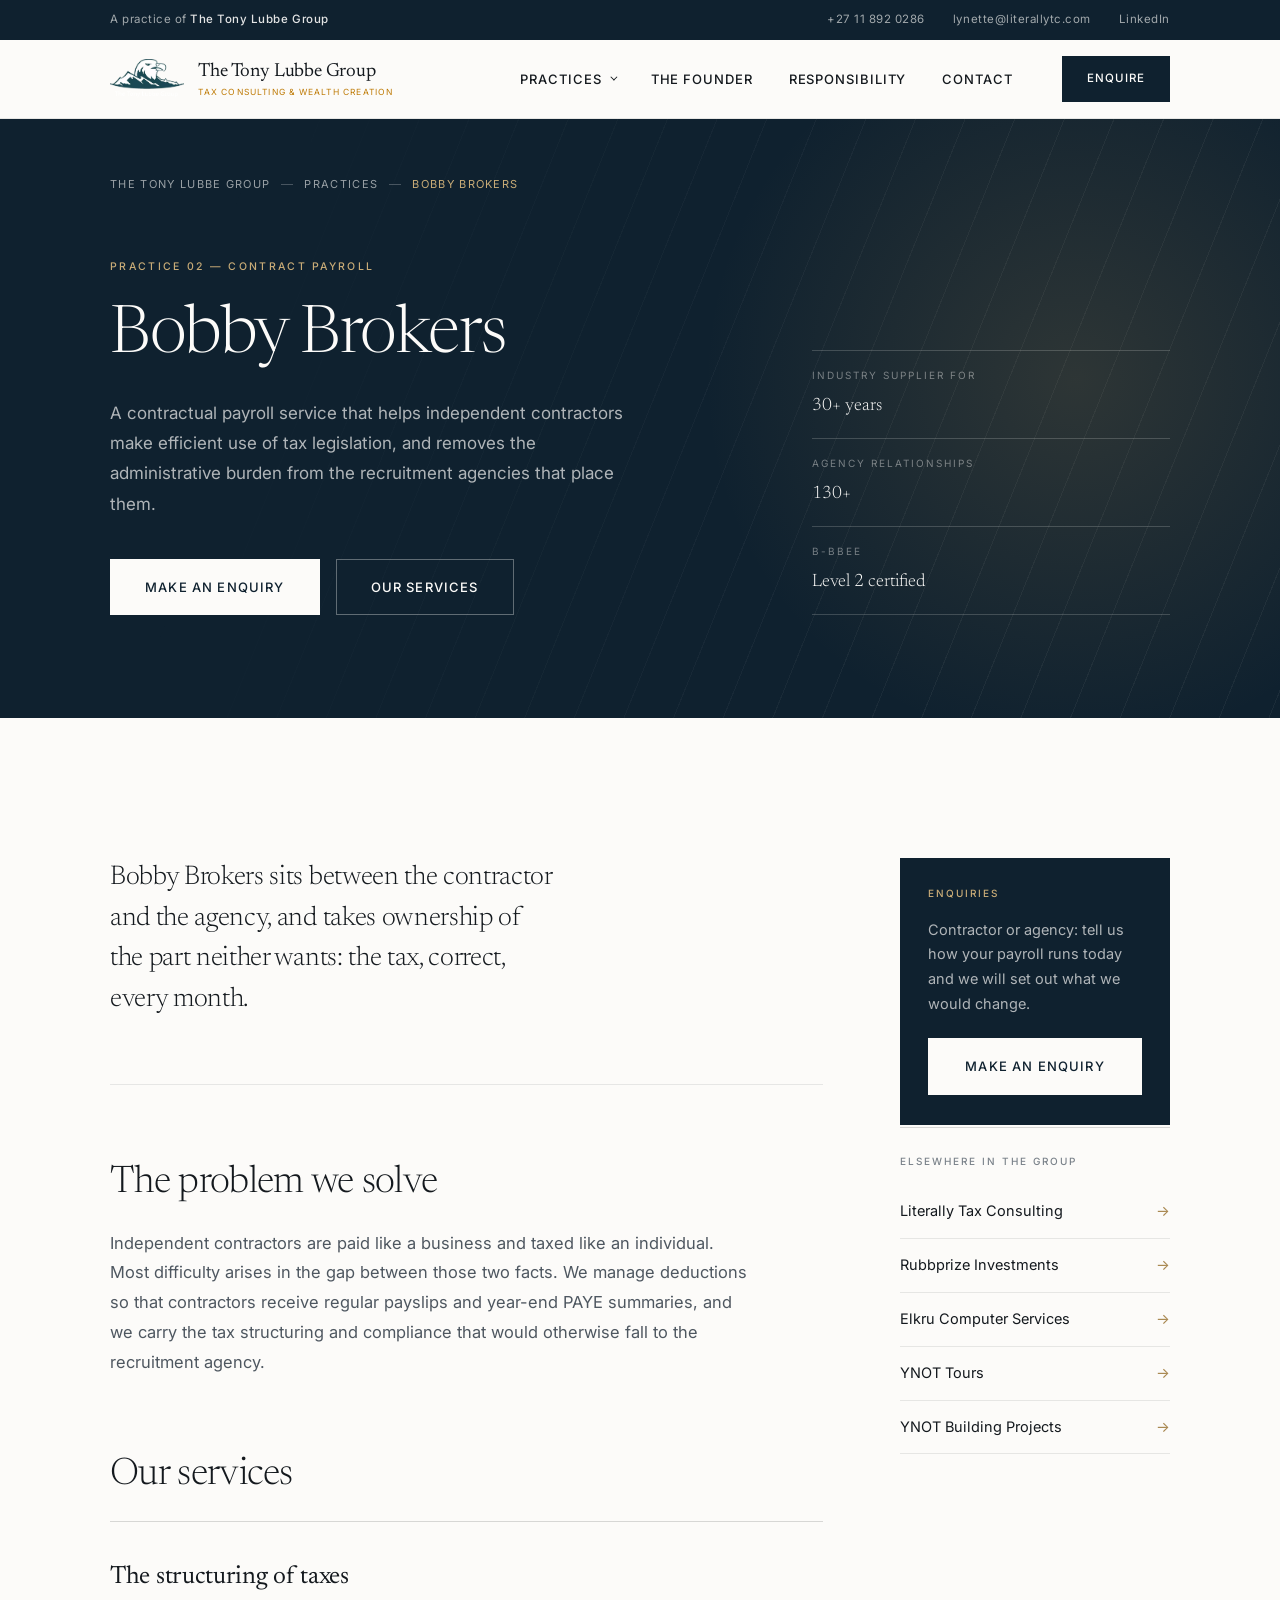
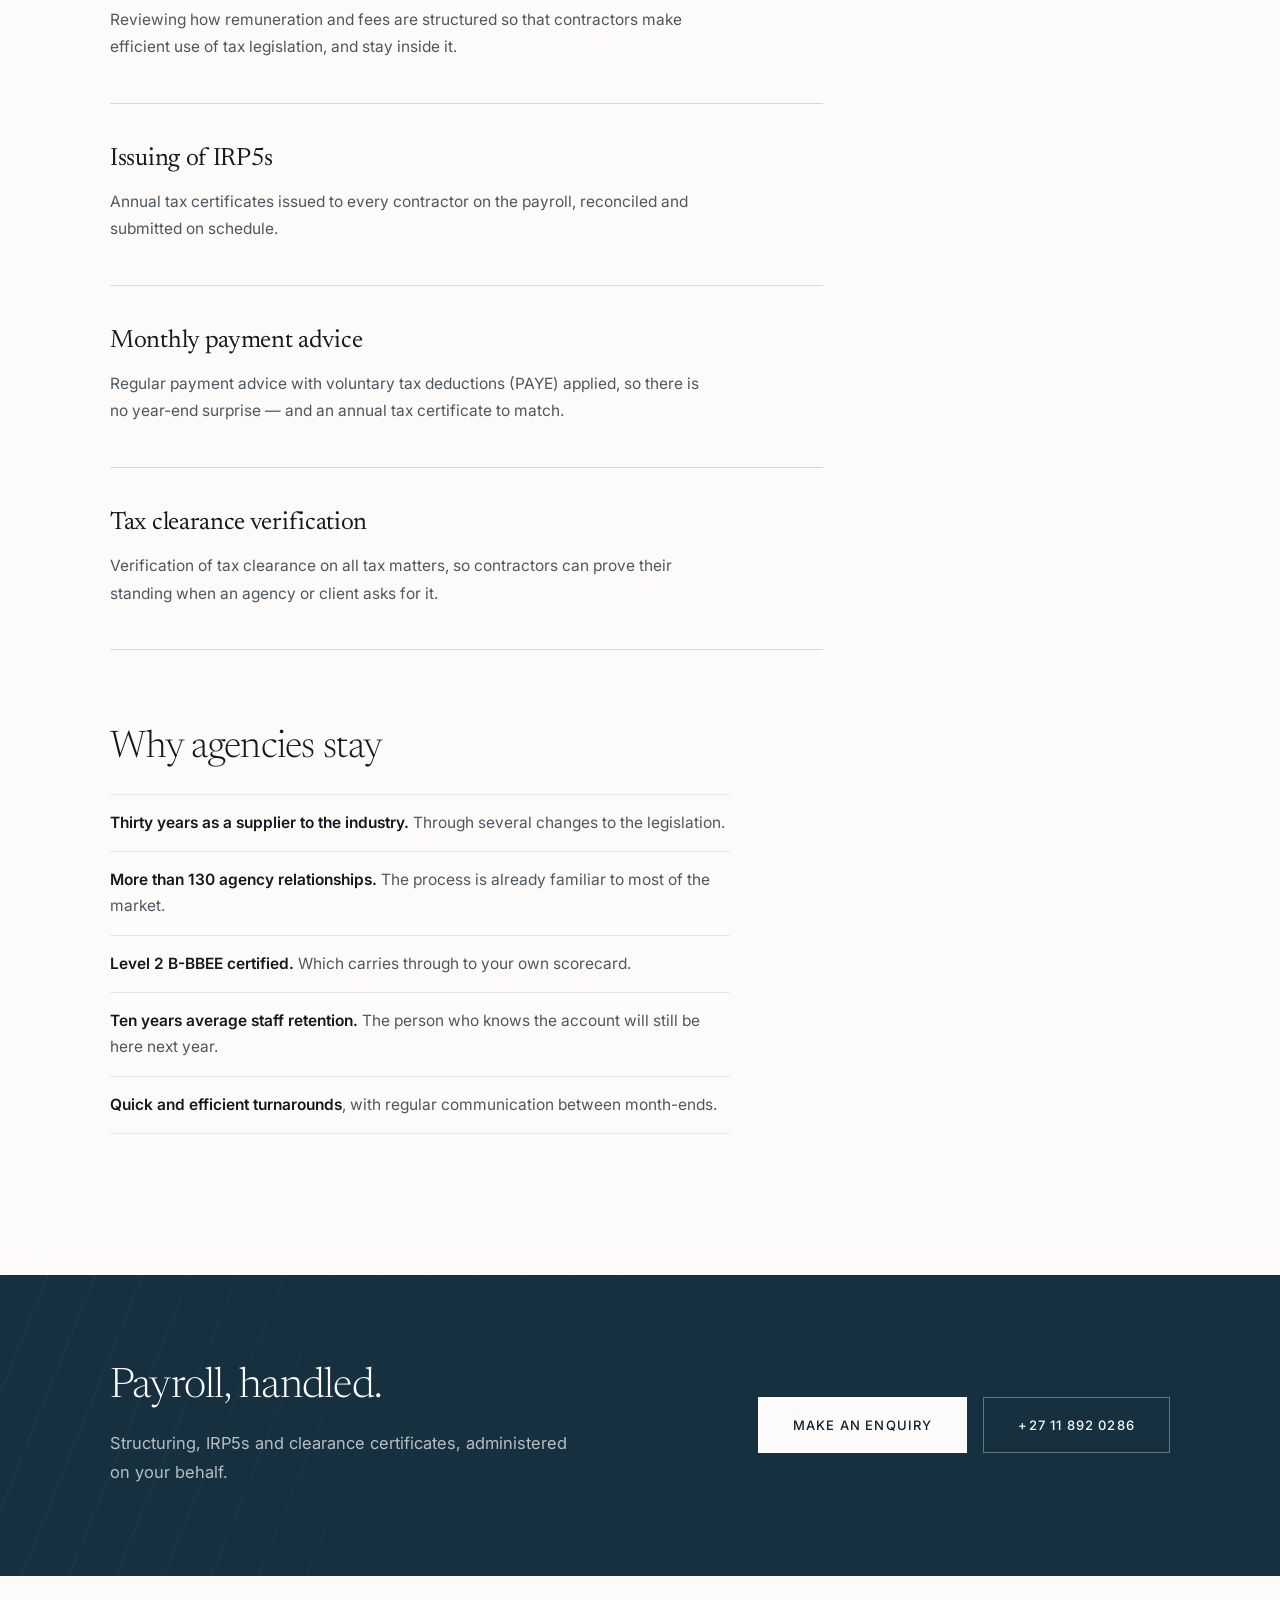
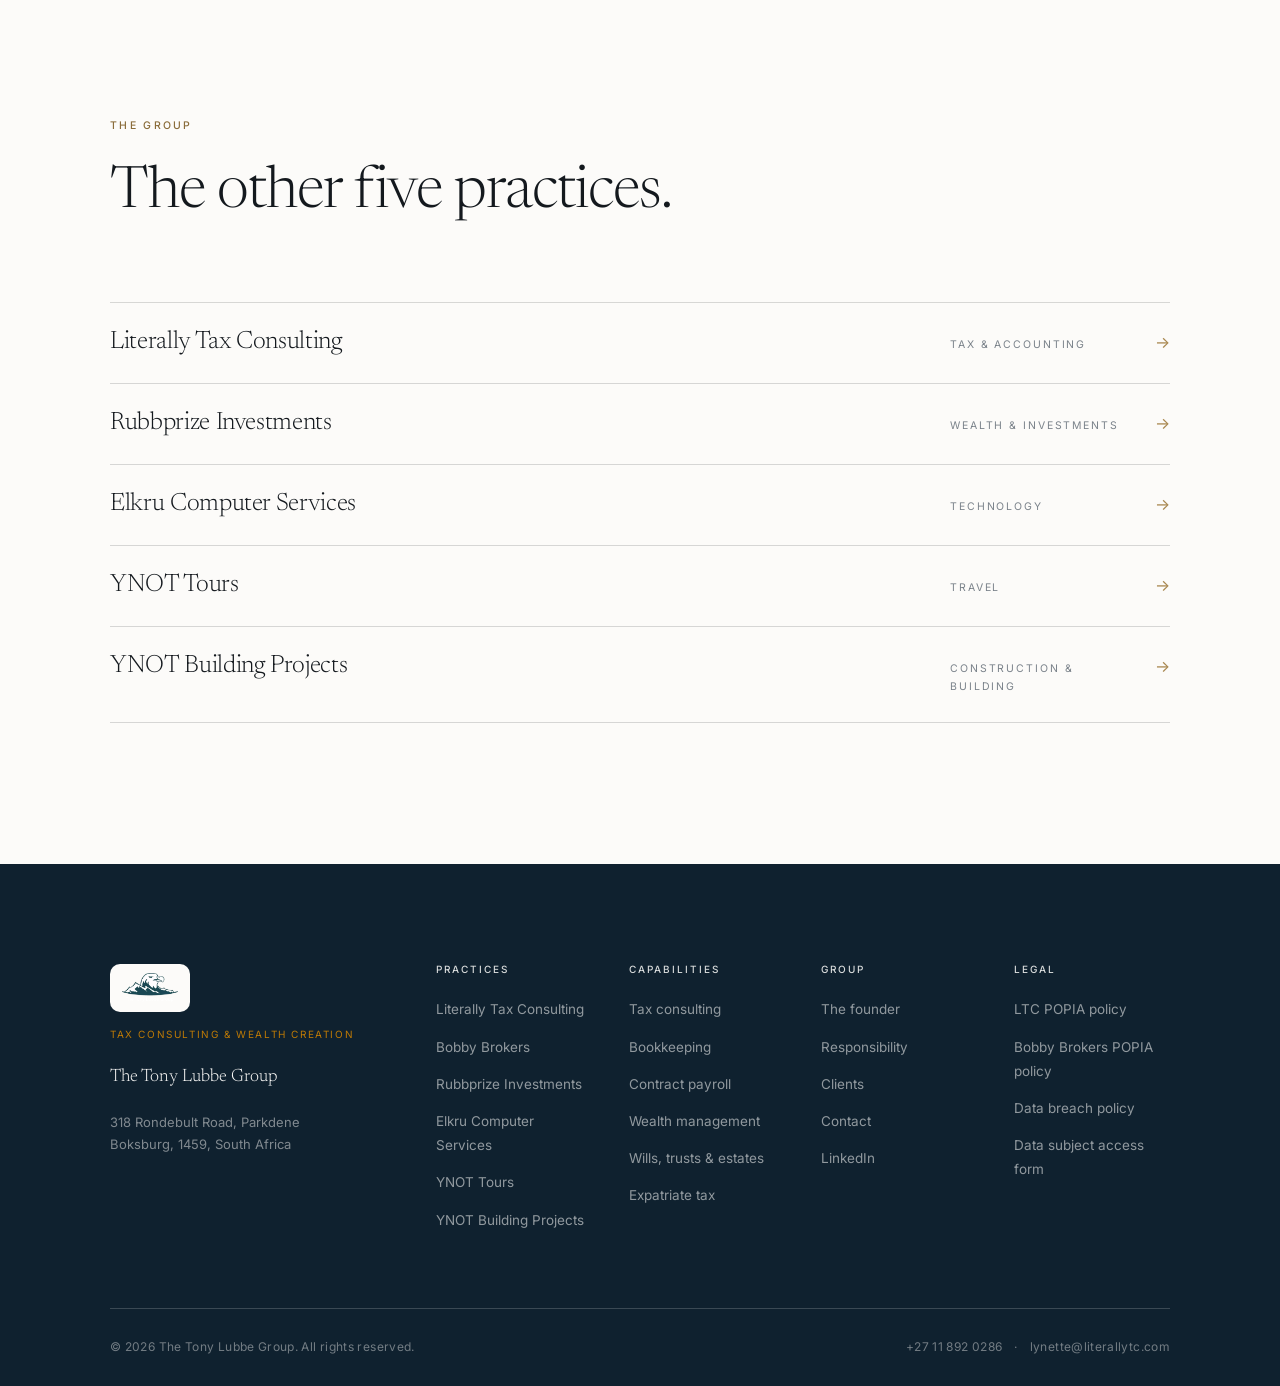
==== companies/bobby-brokers.html @ b89cdaed "Add files via upload" ====
<!DOCTYPE html>
<html lang="en-ZA">
<head>
<meta charset="utf-8">
<meta name="viewport" content="width=device-width, initial-scale=1">
<title>Bobby Brokers — Contractual payroll services | The Tony Lubbe Group</title>
<meta name="description" content="Bobby Brokers provides contractual payroll services for independent contractors and recruitment agencies: tax structuring, IRP5s, monthly payment advice and tax clearance verification. Part of The Tony Lubbe Group.">
<meta name="theme-color" content="#0F212F">
<link rel="preconnect" href="https://fonts.googleapis.com">
<link rel="preconnect" href="https://fonts.gstatic.com" crossorigin>
<link href="https://fonts.googleapis.com/css2?family=Inter:wght@300;400;500;600&family=Newsreader:ital,opsz,wght@0,6..72,200..500;1,6..72,200..400&display=swap" rel="stylesheet">
<link rel="stylesheet" href="../assets/css/styles.css">
</head>
<body>

<a class="skip-link" href="#main">Skip to content</a>

<div class="utility">
  <div class="wrap utility__inner">
    <p class="utility__note">A practice of <strong>The Tony Lubbe Group</strong></p>
    <ul class="utility__links">
      <li><a href="tel:+27118920286">+27 11 892 0286</a></li>
      <li><a href="mailto:lynette@literallytc.com">lynette@literallytc.com</a></li>
      <li><a href="https://www.linkedin.com/company/literally-tax-consulting-pty-ltd" target="_blank" rel="noopener">LinkedIn</a></li>
    </ul>
  </div>
</div>

<header class="header" id="header">
  <div class="wrap header__inner">
    <a class="brand" href="../index.html" aria-label="The Tony Lubbe Group — home">
      <img class="brand__logo" src="../assets/tlg.png" alt="" width="772" height="415">
      <span class="brand__text">
        <span class="brand__name">The Tony Lubbe Group</span>
        <span class="brand__slogan">Tax Consulting &amp; Wealth Creation</span>
        <!--<span class="brand__strap">Tax · Payroll · Wealth · Technology · Travel · Building</span>-->
      </span>
    </a>

    <nav class="nav" id="nav" aria-label="Primary">
      <ul class="nav__list">
        <li class="nav__item has-menu">
          <button class="nav__link" type="button" aria-expanded="false" aria-controls="menu-companies">
            Practices <span class="nav__chev" aria-hidden="true"></span>
          </button>
          <div class="megamenu" id="menu-companies" hidden>
            <div class="wrap megamenu__inner">
              <div class="megamenu__lead">
                <p class="eyebrow">The group</p>
                <h2 class="megamenu__title">Six practices,<br>one standard.</h2>
                <p class="megamenu__copy">Each business has its own specialists and its own mandate. Together they
                  mean a client explains their affairs once.</p>
                <a class="arrow-link" href="../index.html#practices">View the group <span aria-hidden="true">→</span></a>
              </div>
              <ul class="megamenu__grid">
                <li><a href="literally-tax-consulting.html"><strong>Literally Tax Consulting</strong><span>Tax, accounting, wills, trusts &amp; estates</span></a></li>
                <li><a href="bobby-brokers.html" aria-current="page"><strong>Bobby Brokers</strong><span>Contractual payroll services</span></a></li>
                <li><a href="rubbprize-investments.html"><strong>Rubbprize Investments</strong><span>Wealth, investments and cover</span></a></li>
                <li><a href="elkru-computer-services.html"><strong>Elkru Computer Services</strong><span>Technology, systems and support</span></a></li>
                <li><a href="ynot-tours.html"><strong>YNOT Tours</strong><span>Travel and tour services</span></a></li>
                <li><a href="ynot-building-projects.html"><strong>YNOT Building Projects</strong><span>Construction and building projects</span></a></li>
                <li><a href="../index.html#csi"><strong>Corporate social investment</strong><span>Where the group gives back</span></a></li>
              </ul>
            </div>
          </div>
        </li>
        <li class="nav__item"><a class="nav__link" href="../index.html#founder">The founder</a></li>
        <li class="nav__item"><a class="nav__link" href="../index.html#csi">Responsibility</a></li>
        <li class="nav__item"><a class="nav__link" href="../index.html#contact">Contact</a></li>
      </ul>
    </nav>

    <div class="header__actions">
      <a class="btn btn--primary btn--sm" href="../index.html#contact">Enquire</a>
      <button class="burger" id="burger" type="button" aria-expanded="false" aria-controls="nav" aria-label="Open menu">
        <span></span><span></span><span></span>
      </button>
    </div>
  </div>
</header>
<div class="nav-scrim" id="navScrim" hidden></div>

<main id="main">

<section class="subhero">
  <div class="subhero__bg" aria-hidden="true">
    <span class="hero__stripes"></span>
    <span class="hero__glow"></span>
  </div>
  <div class="wrap">
    <nav aria-label="Breadcrumb">
      <ol class="crumbs">
        <li><a href="../index.html">The Tony Lubbe Group</a></li>
        <li><a href="../index.html#practices">Practices</a></li>
        <li><span aria-current="page">Bobby Brokers</span></li>
      </ol>
    </nav>

    <div class="subhero__inner">
      <div class="reveal">
        <p class="eyebrow eyebrow--light">Practice 02 — Contract payroll</p>
        <h1 class="subhero__title">Bobby Brokers</h1>
        <p class="subhero__lede">A contractual payroll service that helps independent contractors make efficient
          use of tax legislation, and removes the administrative burden from the recruitment agencies that
          place them.</p>
        <div class="subhero__cta">
          <a class="btn btn--onDark" href="../index.html#contact">Make an enquiry</a>
          <a class="btn btn--ghost" href="#services">Our services</a>
        </div>
      </div>

      <dl class="subhero__meta reveal">
        <div><dt>Industry supplier for</dt><dd>30+ years</dd></div>
        <div><dt>Agency relationships</dt><dd>130+</dd></div>
        <div><dt>B-BBEE</dt><dd>Level 2 certified</dd></div>
      </dl>
    </div>
  </div>
</section>

<section class="section">
  <div class="wrap page">

    <div class="prose">
      <p class="lead reveal">Bobby Brokers sits between the contractor and the agency, and takes ownership of
        the part neither wants: the tax, correct, every month.</p>

      <hr>

      <h2 class="reveal">The problem we solve</h2>
      <p class="reveal">Independent contractors are paid like a business and taxed like an individual. Most
        difficulty arises in the gap between those two facts. We manage deductions so that contractors receive
        regular payslips and year-end PAYE summaries, and we carry the tax structuring and compliance that
        would otherwise fall to the recruitment agency.</p>

      <h2 id="services" class="reveal">Our services</h2>

      <ol class="offer">
        <li class="offer__item reveal">
          <div>
            <h3>The structuring of taxes</h3>
            <p>Reviewing how remuneration and fees are structured so that contractors make efficient use of
              tax legislation, and stay inside it.</p>
          </div>
        </li>
        <li class="offer__item reveal">
          <div>
            <h3>Issuing of IRP5s</h3>
            <p>Annual tax certificates issued to every contractor on the payroll, reconciled and submitted
              on schedule.</p>
          </div>
        </li>
        <li class="offer__item reveal">
          <div>
            <h3>Monthly payment advice</h3>
            <p>Regular payment advice with voluntary tax deductions (PAYE) applied, so there is no year-end
              surprise — and an annual tax certificate to match.</p>
          </div>
        </li>
        <li class="offer__item reveal">
          <div>
            <h3>Tax clearance verification</h3>
            <p>Verification of tax clearance on all tax matters, so contractors can prove their standing
              when an agency or client asks for it.</p>
          </div>
        </li>
      </ol>

      <h2 class="reveal">Why agencies stay</h2>
      <ul class="ticks reveal">
        <li><strong>Thirty years as a supplier to the industry.</strong> Through several changes to the
          legislation.</li>
        <li><strong>More than 130 agency relationships.</strong> The process is already familiar to most of
          the market.</li>
        <li><strong>Level 2 B-BBEE certified.</strong> Which carries through to your own scorecard.</li>
        <li><strong>Ten years average staff retention.</strong> The person who knows the account will still
          be here next year.</li>
        <li><strong>Quick and efficient turnarounds</strong>, with regular communication between
          month-ends.</li>
      </ul>
    </div>

    <aside class="aside">
      <div class="panel panel--dark reveal">
        <h3>Enquiries</h3>
        <p>Contractor or agency: tell us how your payroll runs today and we will set out what we would change.</p>
        <a class="btn btn--onDark" href="../index.html#contact">Make an enquiry</a>
      </div>
      <div class="panel reveal">
        <h3>Elsewhere in the group</h3>
        <ul class="panel__list">
          <li><a href="literally-tax-consulting.html">Literally Tax Consulting</a></li>
          <li><a href="rubbprize-investments.html">Rubbprize Investments</a></li>
          <li><a href="elkru-computer-services.html">Elkru Computer Services</a></li>
          <li><a href="ynot-tours.html">YNOT Tours</a></li>
          <li><a href="ynot-building-projects.html">YNOT Building Projects</a></li>
        </ul>
      </div>
    </aside>

  </div>
</section>

<section class="ctaband">
  <div class="wrap ctaband__inner">
    <div class="reveal">
      <h2 class="ctaband__title">Payroll, handled.</h2>
      <p class="ctaband__copy">Structuring, IRP5s and clearance certificates, administered on your behalf.</p>
    </div>
    <div class="ctaband__actions reveal">
      <a class="btn btn--onDark" href="../index.html#contact">Make an enquiry</a>
      <a class="btn btn--ghost" href="tel:+27118920286">+27 11 892 0286</a>
    </div>
  </div>
</section>

<section class="section">
  <div class="wrap">
    <header class="section__head reveal">
      <p class="eyebrow">The group</p>
      <h2 class="section__title">The other five practices.</h2>
    </header>
    <ul class="siblings">
      <li class="sibling reveal">
        <a href="literally-tax-consulting.html">
          <h3>Literally Tax Consulting</h3>
          <span class="sibling__tag">Tax &amp; accounting</span>
          <span class="sibling__arrow" aria-hidden="true">→</span>
        </a>
      </li>
      <li class="sibling reveal">
        <a href="rubbprize-investments.html">
          <h3>Rubbprize Investments</h3>
          <span class="sibling__tag">Wealth &amp; investments</span>
          <span class="sibling__arrow" aria-hidden="true">→</span>
        </a>
      </li>
      <li class="sibling reveal">
        <a href="elkru-computer-services.html">
          <h3>Elkru Computer Services</h3>
          <span class="sibling__tag">Technology</span>
          <span class="sibling__arrow" aria-hidden="true">→</span>
        </a>
      </li>
      <li class="sibling reveal">
        <a href="ynot-tours.html">
          <h3>YNOT Tours</h3>
          <span class="sibling__tag">Travel</span>
          <span class="sibling__arrow" aria-hidden="true">→</span>
        </a>
      </li>
      <li class="sibling reveal">
        <a href="ynot-building-projects.html">
          <h3>YNOT Building Projects</h3>
          <span class="sibling__tag">Construction &amp; building</span>
          <span class="sibling__arrow" aria-hidden="true">→</span>
        </a>
      </li>
    </ul>
  </div>
</section>

</main>

<footer class="footer" id="footer">
  <div class="wrap">
    <div class="footer__top">
      <div class="footer__brand">
        <img class="brand__logo brand__logo--lg" src="../assets/tlg.png" alt="" width="772" height="415">
        <p class="footer__slogan">Tax Consulting &amp; Wealth Creation</p>
        <p class="footer__strap">The Tony Lubbe Group</p>
        <p class="footer__addr">318 Rondebult Road, Parkdene<br>Boksburg, 1459, South Africa</p>
      </div>
      <nav class="footer__cols" aria-label="Footer">
        <div class="footer__col">
          <h3>Practices</h3>
          <ul>
            <li><a href="literally-tax-consulting.html">Literally Tax Consulting</a></li>
            <li><a href="bobby-brokers.html">Bobby Brokers</a></li>
            <li><a href="rubbprize-investments.html">Rubbprize Investments</a></li>
            <li><a href="elkru-computer-services.html">Elkru Computer Services</a></li>
            <li><a href="ynot-tours.html">YNOT Tours</a></li>
            <li><a href="ynot-building-projects.html">YNOT Building Projects</a></li>
          </ul>
        </div>
        <div class="footer__col">
          <h3>Capabilities</h3>
          <ul>
            <li><a href="literally-tax-consulting.html#tax">Tax consulting</a></li>
            <li><a href="literally-tax-consulting.html#bookkeeping">Bookkeeping</a></li>
            <li><a href="bobby-brokers.html#services">Contract payroll</a></li>
            <li><a href="rubbprize-investments.html#services">Wealth management</a></li>
            <li><a href="literally-tax-consulting.html#estates">Wills, trusts &amp; estates</a></li>
            <li><a href="literally-tax-consulting.html#expat">Expatriate tax</a></li>
          </ul>
        </div>
        <div class="footer__col">
          <h3>Group</h3>
          <ul>
            <li><a href="../index.html#founder">The founder</a></li>
            <li><a href="../index.html#csi">Responsibility</a></li>
            <li><a href="../index.html#clients">Clients</a></li>
            <li><a href="../index.html#contact">Contact</a></li>
            <li><a href="https://www.linkedin.com/company/literally-tax-consulting-pty-ltd" target="_blank" rel="noopener">LinkedIn</a></li>
          </ul>
        </div>
        <div class="footer__col">
          <h3>Legal</h3>
          <ul>
            <li><a href="#">LTC POPIA policy</a></li>
            <li><a href="#">Bobby Brokers POPIA policy</a></li>
            <li><a href="#">Data breach policy</a></li>
            <li><a href="#">Data subject access form</a></li>
          </ul>
        </div>
      </nav>
    </div>
    <div class="footer__bottom">
      <p>© <span id="year">2026</span> The Tony Lubbe Group. All rights reserved.</p>
      <p class="footer__contact">
        <a href="tel:+27118920286">+27 11 892 0286</a>
        <span aria-hidden="true">·</span>
        <a href="mailto:lynette@literallytc.com">lynette@literallytc.com</a>
      </p>
    </div>
  </div>
</footer>

<script src="../assets/js/main.js"></script>
</body>
</html>
---- assets/css/styles.css ----
/* =============================================================================
   The Tony Lubbe Group
   Design language: established private practice. Warm paper, deep navy, a muted
   bronze used sparingly, editorial serif display, hairline rules, and air.
   ========================================================================== */

/* ── Tokens ───────────────────────────────────────────────────────────────── */
:root{
  /* Warm paper rather than stark white — the single strongest "printed" signal */
  --paper:     #FCFBF9;
  --tint:      #F4F1EB;
  --tint-deep: #EDE8DF;

  --navy:      #0F212F;
  --navy-800:  #16303F;
  --navy-700:  #1E3E4F;

  --ink:       #14191E;
  --body:      #4E5760;
  --muted:     #7A828A;

  /* Accent used sparingly: rules, numerals, arrows. Never a large field. */
  --bronze:    #A8874F;
  --bronze-dk: #8A6C3A;
  --bronze-lt: #C9AC77;

  /* Slogan gold — matched to the site-description color on literallytaxconsulting.com */
  --slogan-gold: #BE7A05;

  --line:      rgba(20,25,30,.16);
  --line-soft: rgba(20,25,30,.09);
  --line-dark: rgba(252,251,249,.18);

  --wrap: 1180px;
  --gutter: clamp(22px, 5vw, 60px);
  --h-header: 78px;

  --ease: cubic-bezier(.22,.61,.36,1);

  --serif: 'Newsreader', 'Iowan Old Style', 'Palatino Linotype', Palatino, Georgia, serif;
  --sans:  'Inter', -apple-system, BlinkMacSystemFont, 'Segoe UI Variable Text',
           'Segoe UI', Roboto, Helvetica, Arial, sans-serif;
}

/* ── Reset ────────────────────────────────────────────────────────────────── */
*,*::before,*::after{ box-sizing:border-box; }
html{ -webkit-text-size-adjust:100%; scroll-behavior:smooth; scroll-padding-top:calc(var(--h-header) + 20px); }
body{
  margin:0;
  font-family:var(--sans);
  font-size:16px;
  line-height:1.72;
  color:var(--body);
  background:var(--paper);
  -webkit-font-smoothing:antialiased;
  -moz-osx-font-smoothing:grayscale;
  overflow-x:hidden;
}
img,svg{ max-width:100%; display:block; }
h1,h2,h3,h4{ margin:0; color:var(--ink); font-family:var(--serif); font-weight:400; line-height:1.12; letter-spacing:-.012em; }
p{ margin:0; }
ul,ol,dl,dd{ margin:0; padding:0; }
li{ list-style:none; }
a{ color:inherit; text-decoration:none; }
button{ font:inherit; color:inherit; background:none; border:0; cursor:pointer; }
input,select,textarea{ font:inherit; color:inherit; }

:focus-visible{ outline:1.5px solid var(--bronze-dk); outline-offset:3px; border-radius:1px; }

.skip-link{ position:absolute; left:-9999px; top:0; z-index:999; background:var(--navy); color:#fff; padding:12px 20px; font-size:14px; }
.skip-link:focus{ left:12px; top:12px; }

.wrap{ width:100%; max-width:var(--wrap); margin-inline:auto; padding-inline:var(--gutter); }

/* ── Shared type ──────────────────────────────────────────────────────────── */
.eyebrow{
  font-family:var(--sans);
  font-size:10.5px; font-weight:500; letter-spacing:.22em; text-transform:uppercase;
  color:var(--bronze-dk); margin-bottom:26px;
}
.eyebrow--light{ color:var(--bronze-lt); }

.section{ padding:clamp(84px,11vw,164px) 0; }
.section--tint{ background:var(--tint); }
.section__head{ max-width:720px; margin-bottom:clamp(48px,6vw,84px); }
.section__title{ font-size:clamp(32px,5vw,58px); font-weight:300; letter-spacing:-.018em; }
.section__lede{
  margin-top:26px; font-size:17px; line-height:1.78; max-width:56ch; color:var(--body);
}
.section__head--split{
  max-width:none; display:grid; gap:32px 72px;
  grid-template-columns:minmax(0,1fr) minmax(0,.9fr); align-items:end;
}
.br-lg{ display:none; }
@media (min-width:900px){ .br-lg{ display:inline; } }
@media (max-width:820px){ .section__head--split{ grid-template-columns:1fr; align-items:start; } }

/* Editorial standfirst — a single large serif statement, used sparingly */
.standfirst{
  font-family:var(--serif); font-weight:300;
  font-size:clamp(22px,2.9vw,34px); line-height:1.42; letter-spacing:-.012em;
  color:var(--ink); max-width:26ch;
}
.standfirst--wide{ max-width:34ch; }

/* ── Buttons ──────────────────────────────────────────────────────────────── */
.btn{
  --btn-bg:var(--navy); --btn-fg:var(--paper); --btn-bd:var(--navy);
  display:inline-flex; align-items:center; justify-content:center;
  padding:16px 34px; border:1px solid var(--btn-bd); background:var(--btn-bg); color:var(--btn-fg);
  font-family:var(--sans); font-size:13px; font-weight:500; letter-spacing:.09em; text-transform:uppercase;
  transition:background .3s var(--ease), border-color .3s var(--ease), color .3s var(--ease);
  white-space:nowrap;
}
.btn--primary:hover{ --btn-bg:var(--navy-700); --btn-bd:var(--navy-700); }
.btn--ghost{ --btn-bg:transparent; --btn-fg:var(--paper); --btn-bd:rgba(252,251,249,.34); }
.btn--ghost:hover{ --btn-bd:var(--paper); }
.btn--light{ --btn-bg:transparent; --btn-fg:var(--ink); --btn-bd:var(--line); }
.btn--light:hover{ --btn-bg:var(--navy); --btn-fg:var(--paper); --btn-bd:var(--navy); }
.btn--onDark{ --btn-bg:var(--paper); --btn-fg:var(--navy); --btn-bd:var(--paper); }
.btn--onDark:hover{ --btn-bg:transparent; --btn-fg:var(--paper); }
.btn--sm{ padding:12px 24px; font-size:11.5px; }
.btn--block{ width:100%; }

.arrow-link{
  display:inline-flex; align-items:baseline; gap:11px;
  font-family:var(--sans); font-size:12px; font-weight:500; letter-spacing:.13em; text-transform:uppercase;
  color:var(--bronze-dk); padding-bottom:6px;
  border-bottom:1px solid rgba(168,135,79,.32);
  transition:border-color .3s var(--ease), color .3s var(--ease);
}
.arrow-link span{ transition:transform .35s var(--ease); }
.arrow-link:hover{ border-bottom-color:var(--bronze-dk); }
.arrow-link:hover span{ transform:translateX(5px); }
.arrow-link--light{ color:var(--bronze-lt); border-bottom-color:rgba(201,172,119,.34); }
.arrow-link--light:hover{ border-bottom-color:var(--bronze-lt); }

/* ── Utility bar ──────────────────────────────────────────────────────────── */
.utility{ background:var(--navy); color:rgba(252,251,249,.62); font-size:11.5px; letter-spacing:.045em; }
.utility__inner{ display:flex; align-items:center; justify-content:space-between; gap:24px; min-height:40px; }
.utility__note strong{ color:rgba(252,251,249,.9); font-weight:500; }
.utility__links{ display:flex; gap:28px; }
.utility__links a{ transition:color .25s var(--ease); }
.utility__links a:hover{ color:var(--paper); }
@media (max-width:880px){ .utility__note{ display:none; } .utility__inner{ justify-content:center; } }
@media (max-width:520px){ .utility__links{ gap:18px; } .utility__links li:last-child{ display:none; } }

/* ── Header ───────────────────────────────────────────────────────────────── */
.header{
  position:sticky; top:0; z-index:100;
  background:rgba(252,251,249,.93);
  backdrop-filter:saturate(140%) blur(12px);
  border-bottom:1px solid var(--line-soft);
  transition:border-color .3s var(--ease);
}
.header.is-stuck{ border-bottom-color:var(--line); }
.header__inner{ display:flex; align-items:center; gap:34px; min-height:var(--h-header); }

.brand{ display:flex; align-items:center; gap:14px; color:var(--navy); flex:0 0 auto; }
.brand__logo{ height:40px; width:auto; flex:0 0 auto; }
.brand__logo--lg{
  height:48px; width:auto; flex:0 0 auto;
  background:var(--paper); padding:9px 12px; border-radius:10px;
}
.brand__text{ display:flex; flex-direction:column; line-height:1.2; }
.brand__name{ font-family:var(--serif); font-size:19px; font-weight:400; letter-spacing:-.01em; color:var(--ink); }
.brand__slogan{
  margin-top:4px; font-size:8.5px; letter-spacing:.14em; text-transform:uppercase;
  color:var(--slogan-gold);
}
@media (max-width:520px){ .brand__slogan{ display:none; } }
.brand__strap{ font-size:9.5px; letter-spacing:.2em; text-transform:uppercase; color:var(--muted); margin-top:4px; }
@media (max-width:420px){ .brand__strap{ display:none; } }
.footer__slogan{
  margin-top:14px; font-size:10px; letter-spacing:.16em; text-transform:uppercase; color:var(--slogan-gold);
}

.nav{ margin-left:auto; }
.nav__list{ display:flex; align-items:center; gap:6px; }
.nav__link{
  display:inline-flex; align-items:center; gap:8px;
  padding:11px 15px; font-size:13px; font-weight:500; letter-spacing:.07em; text-transform:uppercase;
  color:var(--ink); position:relative; transition:color .25s var(--ease);
}
.nav__link::after{
  content:''; position:absolute; left:15px; right:15px; bottom:4px; height:1px;
  background:var(--bronze); transform:scaleX(0); transform-origin:left; transition:transform .35s var(--ease);
}
.nav__link:hover{ color:var(--bronze-dk); }
.nav__link:hover::after,
.nav__item.is-open .nav__link::after{ transform:scaleX(1); }
.nav__chev{
  width:5px; height:5px; border-right:1px solid currentColor; border-bottom:1px solid currentColor;
  transform:rotate(45deg) translateY(-2px); transition:transform .35s var(--ease);
}
.nav__item.is-open .nav__chev{ transform:rotate(-135deg) translateY(-2px); }

.header__actions{ display:flex; align-items:center; gap:16px; flex:0 0 auto; }

/* ── Mega menu ────────────────────────────────────────────────────────────── */
.megamenu{
  position:absolute; left:0; right:0; top:100%;
  background:var(--paper); border-top:1px solid var(--line-soft); border-bottom:1px solid var(--line);
}
.megamenu[hidden]{ display:none; }
.megamenu__inner{
  display:grid; grid-template-columns:minmax(0,.8fr) minmax(0,1.7fr);
  gap:64px; padding-block:56px 60px;
}
.megamenu__title{ font-size:30px; font-weight:300; margin-bottom:16px; }
.megamenu__copy{ font-size:14.5px; line-height:1.7; margin-bottom:26px; max-width:32ch; }
.megamenu__grid{ display:grid; grid-template-columns:repeat(2,minmax(0,1fr)); gap:0 40px; }
.megamenu__grid li{ border-top:1px solid var(--line-soft); }
.megamenu__grid a{ display:flex; flex-direction:column; gap:5px; padding:16px 0; transition:padding-left .3s var(--ease); }
.megamenu__grid a:hover{ padding-left:10px; }
.megamenu__grid strong{ font-family:var(--serif); font-size:18px; font-weight:400; color:var(--ink); letter-spacing:-.005em; }
.megamenu__grid span{ font-size:12.5px; line-height:1.55; color:var(--muted); }
.megamenu__grid [aria-current] strong{ color:var(--bronze-dk); }
@media (max-width:1080px){ .megamenu__grid{ grid-template-columns:1fr; gap:0; } }

.nav-scrim{ position:fixed; inset:var(--h-header) 0 0; z-index:90; background:rgba(15,33,47,.32); }
.nav-scrim[hidden]{ display:none; }

/* ── Burger / mobile nav ──────────────────────────────────────────────────── */
.burger{ display:none; width:40px; height:40px; position:relative; }
.burger span{ position:absolute; left:9px; right:9px; height:1px; background:var(--ink); transition:transform .35s var(--ease), opacity .2s var(--ease); }
.burger span:nth-child(1){ top:15px; }
.burger span:nth-child(2){ top:20px; }
.burger span:nth-child(3){ top:25px; }
.burger[aria-expanded="true"] span:nth-child(1){ transform:translateY(5px) rotate(45deg); }
.burger[aria-expanded="true"] span:nth-child(2){ opacity:0; }
.burger[aria-expanded="true"] span:nth-child(3){ transform:translateY(-5px) rotate(-45deg); }

@media (max-width:1080px){
  .burger{ display:block; }
  .header__actions .btn{ display:none; }
  .nav{
    position:fixed; inset:calc(var(--h-header) + 40px) 0 0; z-index:95;
    background:var(--paper); overflow-y:auto; padding:8px var(--gutter) 52px;
    opacity:0; visibility:hidden; transition:opacity .3s var(--ease), visibility .3s;
  }
  .header.is-stuck .nav{ inset-block-start:var(--h-header); }
  body.nav-open .nav{ opacity:1; visibility:visible; }
  body.nav-open{ overflow:hidden; }
  .nav__list{ flex-direction:column; align-items:stretch; gap:0; }
  .nav__item{ border-bottom:1px solid var(--line-soft); }
  .nav__link{ width:100%; justify-content:space-between; padding:22px 0; font-size:14px; }
  .nav__link::after{ display:none; }
  .megamenu{ position:static; border:0; background:var(--tint); margin-bottom:18px; }
  .megamenu__inner{ grid-template-columns:1fr; gap:26px; padding:28px 24px; }
  .megamenu__lead .arrow-link{ display:none; }
  .nav-scrim{ display:none !important; }
}

/* ══════════════════════════════════ HERO ══════════════════════════════════ */
.hero{
  position:relative; isolation:isolate; overflow:hidden;
  background:var(--navy); color:rgba(252,251,249,.72);
  padding:clamp(84px,11vw,150px) 0 clamp(84px,11vw,140px);
}
.hero__bg{ position:absolute; inset:0; z-index:-1; }
.hero__stripes{
  position:absolute; inset:-20% -10%;
  background:repeating-linear-gradient(112deg, rgba(252,251,249,.05) 0 1px, transparent 1px 46px);
  mask-image:linear-gradient(100deg, transparent 22%, #000 70%);
  -webkit-mask-image:linear-gradient(100deg, transparent 22%, #000 70%);
}
.hero__glow{
  position:absolute; top:-25%; right:-16%; width:64vw; height:64vw; max-width:860px; max-height:860px;
  background:radial-gradient(circle at 50% 50%, rgba(168,135,79,.20), rgba(168,135,79,0) 64%);
}
.hero__inner{
  display:grid; grid-template-columns:minmax(0,1.35fr) minmax(0,.85fr);
  gap:clamp(48px,7vw,104px); align-items:start;
}
.hero__title{
  color:var(--paper); font-size:clamp(42px,7vw,84px); font-weight:300;
  letter-spacing:-.022em; line-height:1.06;
}
.hero__lede{
  margin-top:32px; font-size:clamp(16.5px,1.6vw,18.5px); line-height:1.78;
  color:rgba(252,251,249,.68); max-width:46ch;
}
.hero__cta{ display:flex; flex-wrap:wrap; gap:16px; margin-top:44px; }

/* Slim index of the group's businesses — states the structure immediately */
.hero__index{ border-top:1px solid var(--line-dark); }
.hero__index-label{
  font-size:10px; letter-spacing:.22em; text-transform:uppercase;
  color:rgba(252,251,249,.42); padding:18px 0 4px;
}
.hero__index li{ border-bottom:1px solid var(--line-dark); }
.hero__index a{ display:flex; align-items:baseline; gap:16px; padding:15px 0; transition:padding-left .35s var(--ease); }
.hero__index a:hover{ padding-left:8px; }
.hero__index-name{ font-family:var(--serif); font-size:17px; font-weight:300; color:var(--paper); letter-spacing:-.005em; }
.hero__index-cat{ margin-left:auto; font-size:10.5px; letter-spacing:.14em; text-transform:uppercase; color:rgba(252,251,249,.4); }
@media (max-width:960px){
  .hero__inner{ grid-template-columns:1fr; }
  .hero__index{ max-width:520px; }
}
@media (max-width:480px){ .hero__index-cat{ display:none; } }

/* ══════════════════════════════════ FIGURES ══════════════════════════════════ */
.figures{ background:var(--paper); border-bottom:1px solid var(--line-soft); }
.figures__grid{
  display:grid; grid-template-columns:repeat(4,minmax(0,1fr));
  gap:clamp(28px,4vw,56px); padding-block:clamp(52px,6vw,84px);
}
.figure__num{
  font-family:var(--serif); font-size:clamp(40px,4.6vw,58px); font-weight:300;
  letter-spacing:-.022em; line-height:1; color:var(--navy); font-variant-numeric:lining-nums;
}
.figure__rule{ width:26px; height:1px; background:var(--bronze); margin:18px 0 16px; }
.figure__label{ font-size:13px; line-height:1.6; color:var(--muted); max-width:21ch; }
@media (max-width:820px){ .figures__grid{ grid-template-columns:repeat(2,minmax(0,1fr)); } }
@media (max-width:440px){ .figures__grid{ grid-template-columns:1fr; } }

/* ══════════════════════════════════ COMPANY INDEX ══════════════════════════════════ */
.index{ border-top:1px solid var(--line); }
.index__row{ border-bottom:1px solid var(--line); }
.index__link{
  display:grid; grid-template-columns:minmax(0,1fr) 180px 30px;
  gap:28px; align-items:baseline;
  padding:clamp(30px,3.6vw,46px) 0;
  transition:padding-left .45s var(--ease);
}
.index__link:hover{ padding-left:16px; }
.index__name{
  font-size:clamp(24px,3.1vw,36px); font-weight:300; letter-spacing:-.018em;
  transition:color .3s var(--ease);
}
.index__link:hover .index__name{ color:var(--bronze-dk); }
.index__desc{ margin-top:14px; font-size:16px; line-height:1.72; max-width:52ch; color:var(--body); }
.index__cat{
  font-size:10.5px; letter-spacing:.18em; text-transform:uppercase; color:var(--muted);
  justify-self:start;
}
.index__arrow{ justify-self:end; color:var(--bronze); font-size:17px; transition:transform .4s var(--ease); }
.index__link:hover .index__arrow{ transform:translateX(6px); }
.index__site{
  display:inline-block; margin:0 0 26px; font-size:12px; letter-spacing:.04em; color:var(--muted);
  border-bottom:1px solid var(--line); transition:color .25s var(--ease), border-color .25s var(--ease);
}
.index__site:hover{ color:var(--bronze-dk); border-color:var(--bronze); }
@media (max-width:900px){
  .index__link{ grid-template-columns:minmax(0,1fr) 26px; gap:20px; }
  .index__cat{ grid-column:1; margin-top:16px; }
}

/* ══════════════════════════════════ FOUNDER ══════════════════════════════════ */
.founder{
  display:grid; grid-template-columns:minmax(0,.85fr) minmax(0,1.15fr);
  gap:clamp(36px,6vw,88px); align-items:start;
}
.founder__role{ font-size:11px; letter-spacing:.2em; text-transform:uppercase; color:var(--bronze-dk); margin-top:18px; }
.founder__copy{ margin-top:28px; font-size:16.5px; line-height:1.8; max-width:54ch; }
.founder__quote{ margin:0; }
.founder__quote p{
  font-family:var(--serif); font-size:clamp(23px,3.1vw,34px); font-weight:300; font-style:italic;
  line-height:1.4; color:var(--ink); letter-spacing:-.012em;
}
.founder__quote footer{
  margin-top:24px; font-size:11px; letter-spacing:.18em; text-transform:uppercase; color:var(--muted);
  display:flex; align-items:center; gap:14px;
}
.founder__quote footer::before{ content:''; width:24px; height:1px; background:var(--bronze); }
@media (max-width:820px){ .founder{ grid-template-columns:1fr; } }

.vm{
  display:grid; grid-template-columns:repeat(2,minmax(0,1fr)); gap:clamp(36px,6vw,88px);
  margin-top:clamp(60px,7vw,104px); padding-top:clamp(52px,6vw,84px); border-top:1px solid var(--line-soft);
}
.vm__lead{
  font-family:var(--serif); font-size:clamp(20px,2.3vw,26px); font-weight:300;
  line-height:1.45; color:var(--ink); letter-spacing:-.012em;
}
.vm__copy{ margin-top:22px; font-size:15.5px; line-height:1.78; }
.vm__list{ margin-top:22px; display:flex; flex-direction:column; }
.vm__list li{ font-size:15.5px; line-height:1.7; padding:15px 0; border-bottom:1px solid var(--line-soft); }
.vm__list li:first-child{ border-top:1px solid var(--line-soft); }
@media (max-width:760px){ .vm{ grid-template-columns:1fr; } }

/* ══════════════════════════════════ QUOTES ══════════════════════════════════ */
.quotes{ display:grid; grid-template-columns:repeat(2,minmax(0,1fr)); gap:1px; background:var(--line-soft); border:1px solid var(--line-soft); }
.quote{ margin:0; background:var(--paper); padding:clamp(34px,4vw,52px); display:flex; flex-direction:column; }
.quote__text{
  font-family:var(--serif); font-size:clamp(18px,1.95vw,22px); font-weight:300;
  line-height:1.55; color:var(--ink); letter-spacing:-.008em;
}
.quote__by{
  margin-top:auto; padding-top:32px; font-size:10.5px; letter-spacing:.2em;
  text-transform:uppercase; color:var(--muted); display:flex; align-items:center; gap:13px;
}
.quote__by::before{ content:''; width:20px; height:1px; background:var(--bronze); }
.quote__source{
  margin-left:auto; display:inline-flex; align-items:center; gap:6px;
  font-size:10px; letter-spacing:.14em; color:var(--muted);
}
.quote__source svg{ width:13px; height:13px; flex:0 0 auto; }
@media (max-width:700px){ .quotes{ grid-template-columns:1fr; } }

.google-rating{ display:flex; align-items:center; gap:16px; margin-top:26px; }
.google-rating__g{ width:34px; height:34px; flex:0 0 auto; }
.google-rating__text{ display:flex; flex-direction:column; gap:6px; }
.google-rating__score{
  display:inline-flex; align-items:baseline; gap:9px;
  font-family:var(--serif); font-size:20px; font-weight:400; color:var(--ink);
}
.google-rating__stars{
  position:relative; display:inline-block; font-size:15px; letter-spacing:2px;
  color:rgba(15,33,47,.16);
}
.google-rating__stars-fill{
  position:absolute; inset:0; overflow:hidden; width:90%; color:#FBBC04; white-space:nowrap;
}
.google-rating__by{ font-size:13px; letter-spacing:.02em; color:var(--muted); max-width:44ch; }

/* ══════════════════════════════════ PARTNERS ══════════════════════════════════ */
.partners{ padding:clamp(56px,7vw,88px) 0; background:var(--tint); }
.partners__label{
  font-size:10px; letter-spacing:.22em; text-transform:uppercase;
  color:var(--muted); text-align:center; margin-bottom:38px;
}
.partners__list{
  display:grid; grid-template-columns:repeat(5,minmax(0,1fr));
  border-top:1px solid var(--line-soft); border-bottom:1px solid var(--line-soft);
}
.partners__list li{
  display:flex; align-items:center; justify-content:center;
  padding:26px 20px;
  border-left:1px solid var(--line-soft);
}
.partners__list li:first-child{ border-left:0; }
.partners__list img{ max-height:clamp(28px,3.2vw,42px); width:auto; max-width:100%; }
@media (max-width:700px){
  .partners__list{ grid-template-columns:repeat(2,minmax(0,1fr)); }
  .partners__list li:nth-child(odd){ border-left:0; }
  .partners__list li:not(:nth-last-child(-n+1)){ border-bottom:1px solid var(--line-soft); }
}

/* ══════════════════════════════════ CSI ══════════════════════════════════ */
.csi{ background:var(--navy); color:rgba(252,251,249,.7); position:relative; overflow:hidden; }
.csi::before{
  content:''; position:absolute; inset:0;
  background:repeating-linear-gradient(112deg, rgba(252,251,249,.05) 0 1px, transparent 1px 44px);
  mask-image:radial-gradient(circle at 80% 45%, #000, transparent 72%);
  -webkit-mask-image:radial-gradient(circle at 80% 45%, #000, transparent 72%);
}
.csi__inner{
  position:relative; padding-block:clamp(84px,10vw,140px);
  display:flex; align-items:center; justify-content:space-between; gap:56px;
}
.csi__content{ max-width:600px; }
.csi__title{ color:var(--paper); font-size:clamp(30px,4.4vw,50px); font-weight:300; letter-spacing:-.018em; }
.csi__copy{ margin-top:28px; font-size:17px; line-height:1.8; margin-bottom:36px; }
.csi__links{ display:flex; flex-wrap:wrap; gap:16px 34px; }
.csi__logo{
  flex:0 0 auto; display:block; width:clamp(110px,12vw,150px); aspect-ratio:1;
  border-radius:50%; overflow:hidden; box-shadow:0 0 0 1px rgba(252,251,249,.14);
  transition:box-shadow .3s var(--ease), transform .3s var(--ease);
}
.csi__logo:hover{ box-shadow:0 0 0 1px rgba(201,172,119,.5); transform:translateY(-3px); }
.csi__logo img{ width:100%; height:100%; object-fit:cover; }
@media (max-width:720px){ .csi__inner{ flex-direction:column; align-items:flex-start; gap:36px; } }

/* ══════════════════════════════════ CONTACT ══════════════════════════════════ */
.contact{ display:grid; grid-template-columns:minmax(0,.85fr) minmax(0,1.15fr); gap:clamp(44px,7vw,96px); align-items:start; }
.contact__details{ margin-top:48px; }
.contact__details > div{ padding:20px 0; border-top:1px solid var(--line-soft); display:grid; grid-template-columns:100px 1fr; gap:20px; }
.contact__details > div:last-child{ border-bottom:1px solid var(--line-soft); }
.contact__details dt{ font-size:10.5px; letter-spacing:.18em; text-transform:uppercase; color:var(--muted); padding-top:4px; }
.contact__details dd{ font-size:15.5px; line-height:1.65; color:var(--ink); }
.contact__details a{ border-bottom:1px solid var(--line); transition:border-color .25s var(--ease), color .25s var(--ease); }
.contact__details a:hover{ color:var(--bronze-dk); border-bottom-color:var(--bronze); }
@media (max-width:900px){ .contact{ grid-template-columns:1fr; } }
@media (max-width:420px){ .contact__details > div{ grid-template-columns:1fr; gap:6px; } }

/* ── Form ─────────────────────────────────────────────────────────────────── */
.form{ display:flex; flex-direction:column; gap:26px; }
.form__row{ display:grid; grid-template-columns:repeat(2,minmax(0,1fr)); gap:26px; }
@media (max-width:520px){ .form__row{ grid-template-columns:1fr; } }
.field{ display:flex; flex-direction:column; gap:9px; }
.field label{ font-size:10.5px; font-weight:500; letter-spacing:.16em; text-transform:uppercase; color:var(--muted); }
.field label span{ color:var(--bronze); }
.field input,.field select,.field textarea{
  width:100%; padding:13px 0; background:transparent; color:var(--ink);
  border:0; border-bottom:1px solid var(--line); border-radius:0; font-size:16px;
  transition:border-color .3s var(--ease);
}
.field textarea{ resize:vertical; min-height:100px; }
.field select{
  appearance:none; cursor:pointer; padding-right:28px;
  background-image:url("data:image/svg+xml;charset=utf-8,%3Csvg xmlns='http://www.w3.org/2000/svg' width='11' height='7'%3E%3Cpath d='M1 1l4.5 4.5L10 1' stroke='%237A828A' stroke-width='1.3' fill='none'/%3E%3C/svg%3E");
  background-repeat:no-repeat; background-position:right 2px center;
}
.field input:focus,.field select:focus,.field textarea:focus{ outline:none; border-bottom-color:var(--bronze); }
.field.is-invalid input,.field.is-invalid select,.field.is-invalid textarea{ border-bottom-color:#9E3B3B; }
.field__error{ font-size:12.5px; color:#9E3B3B; }
.field__error:empty{ display:none; }
.field--check{ flex-direction:row; align-items:flex-start; gap:14px; flex-wrap:wrap; }
.field--check input{ width:15px; height:15px; flex:0 0 15px; margin-top:5px; accent-color:var(--bronze-dk); }
.field--check label{
  flex:1; font-size:13.5px; font-weight:400; letter-spacing:0; text-transform:none;
  line-height:1.6; color:var(--body);
}
.field--check label a{ color:var(--bronze-dk); border-bottom:1px solid currentColor; }
.field--check .field__error{ flex-basis:100%; }
.form .btn{ align-self:flex-start; margin-top:6px; }
.form__status{ font-size:14px; line-height:1.6; }
.form__status.is-ok{ color:#2F6B4F; }
.form__status.is-err{ color:#9E3B3B; }

/* ══════════════════════════════════ FOOTER ══════════════════════════════════ */
.footer{ background:var(--navy); color:rgba(252,251,249,.58); padding-top:clamp(64px,8vw,100px); font-size:14px; }
.footer__top{ display:grid; grid-template-columns:minmax(0,.85fr) minmax(0,2.5fr); gap:clamp(40px,6vw,80px); padding-bottom:clamp(48px,6vw,76px); }
.footer__strap{ margin-top:22px; font-family:var(--serif); font-size:18px; line-height:1.4; color:var(--paper); font-weight:300; }
.footer__addr{ margin-top:20px; font-size:13px; line-height:1.7; color:rgba(252,251,249,.48); }
.footer__cols{ display:grid; grid-template-columns:repeat(4,minmax(0,1fr)); gap:36px; }
.footer__col h3{ font-family:var(--sans); font-size:10px; font-weight:500; letter-spacing:.2em; text-transform:uppercase; color:rgba(252,251,249,.85); margin-bottom:22px; }
.footer__col ul{ display:flex; flex-direction:column; gap:13px; }
.footer__col a{ font-size:13.5px; color:rgba(252,251,249,.55); transition:color .25s var(--ease); }
.footer__col a:hover{ color:var(--paper); }
.footer__bottom{
  border-top:1px solid var(--line-dark); padding:28px 0;
  display:flex; flex-wrap:wrap; gap:12px 32px; justify-content:space-between;
  font-size:12px; color:rgba(252,251,249,.42); letter-spacing:.03em;
}
.footer__contact{ display:flex; gap:12px; }
.footer__contact a:hover{ color:var(--paper); }
@media (max-width:900px){
  .footer__top{ grid-template-columns:1fr; }
  .footer__cols{ grid-template-columns:repeat(2,minmax(0,1fr)); gap:36px 24px; }
}
@media (max-width:460px){ .footer__cols{ grid-template-columns:1fr; } }

/* =============================================================================
   COMPANY PAGES
   ========================================================================== */
.subhero{
  position:relative; isolation:isolate; overflow:hidden;
  background:var(--navy); color:rgba(252,251,249,.72);
  padding:clamp(36px,4.5vw,56px) 0 clamp(68px,8vw,104px);
}
.subhero__bg{ position:absolute; inset:0; z-index:-1; }
.subhero__bg .hero__stripes{ position:absolute; inset:-20% -10%; }

.crumbs{ display:flex; flex-wrap:wrap; align-items:center; gap:11px; font-size:11px; letter-spacing:.12em; text-transform:uppercase; margin-bottom:clamp(40px,5vw,64px); }
.crumbs li{ display:flex; align-items:center; gap:11px; color:rgba(252,251,249,.42); }
.crumbs li:not(:last-child)::after{ content:''; width:12px; height:1px; background:rgba(252,251,249,.24); }
.crumbs a{ color:rgba(252,251,249,.58); transition:color .25s var(--ease); }
.crumbs a:hover{ color:var(--paper); }
.crumbs [aria-current]{ color:var(--bronze-lt); }

.subhero__inner{ display:grid; grid-template-columns:minmax(0,1.4fr) minmax(0,.8fr); gap:clamp(36px,6vw,80px); align-items:end; }
.subhero__title{ color:var(--paper); font-size:clamp(36px,5.6vw,66px); font-weight:300; letter-spacing:-.022em; line-height:1.06; }
.subhero__lede{ margin-top:26px; font-size:17px; line-height:1.78; max-width:48ch; color:rgba(252,251,249,.68); }
.subhero__cta{ display:flex; flex-wrap:wrap; gap:16px; margin-top:40px; }
.subhero__meta{ border-top:1px solid var(--line-dark); }
.subhero__meta div{ padding:16px 0; border-bottom:1px solid var(--line-dark); }
.subhero__meta dt{ font-size:10px; letter-spacing:.2em; text-transform:uppercase; color:rgba(252,251,249,.42); }
.subhero__meta dd{ font-family:var(--serif); font-size:18px; color:var(--paper); margin-top:7px; font-weight:300; }
.subhero__meta-link{ border-bottom:1px solid rgba(252,251,249,.3); transition:color .25s var(--ease), border-color .25s var(--ease); }
.subhero__meta-link:hover{ color:var(--bronze-lt); border-color:var(--bronze-lt); }
@media (max-width:900px){ .subhero__inner{ grid-template-columns:1fr; align-items:start; } }

.page{ display:grid; grid-template-columns:minmax(0,1fr) 270px; gap:clamp(40px,6vw,88px); align-items:start; }
@media (max-width:940px){ .page{ grid-template-columns:1fr; } }

.prose > * + *{ margin-top:24px; }
.prose h2{ font-size:clamp(26px,3.3vw,38px); font-weight:300; letter-spacing:-.018em; margin-top:clamp(56px,6vw,84px); }
.prose h2:first-child{ margin-top:0; }
.prose h3{ font-family:var(--serif); font-size:20px; font-weight:400; margin-top:38px; }
.prose p{ font-size:16.5px; line-height:1.8; max-width:64ch; }
.prose .lead{ font-family:var(--serif); font-size:clamp(20px,2.5vw,27px); font-weight:300; line-height:1.5; color:var(--ink); letter-spacing:-.012em; max-width:30ch; }
.prose hr{ border:0; border-top:1px solid var(--line-soft); margin-block:clamp(44px,5vw,64px); }

.ticks{ display:flex; flex-direction:column; max-width:62ch; }
.ticks li{ font-size:15.5px; line-height:1.7; padding:15px 0; border-bottom:1px solid var(--line-soft); }
.ticks li:first-child{ border-top:1px solid var(--line-soft); }
.ticks strong{ color:var(--ink); font-weight:600; }

.offer{ border-top:1px solid var(--line); }
.offer__item{ display:grid; grid-template-columns:minmax(0,1fr); gap:24px; padding:clamp(28px,3.4vw,42px) 0; border-bottom:1px solid var(--line); }
.offer__item h3{ font-size:clamp(20px,2.3vw,25px); font-weight:400; letter-spacing:-.012em; margin:0; }
.offer__item p{ margin-top:14px; font-size:15.5px; line-height:1.78; max-width:60ch; }
.offer__item .ticks{ margin-top:20px; }

.aside{ position:sticky; top:calc(var(--h-header) + 28px); display:flex; flex-direction:column; gap:2px; }
@media (max-width:940px){ .aside{ position:static; } }
.panel{ padding:28px 0 0; border-top:1px solid var(--line); }
.panel--dark{ background:var(--navy); border:0; color:rgba(252,251,249,.68); padding:30px 28px; }
.panel h3{ font-family:var(--sans); font-size:10px; font-weight:500; letter-spacing:.2em; text-transform:uppercase; color:var(--muted); margin-bottom:18px; }
.panel--dark h3{ color:var(--bronze-lt); }
.panel p{ font-size:14.5px; line-height:1.7; }
.panel--dark .btn{ margin-top:22px; width:100%; }
.panel__list{ display:flex; flex-direction:column; }
.panel__list li{ border-bottom:1px solid var(--line-soft); }
.panel__list a{ display:flex; justify-content:space-between; align-items:center; gap:12px; padding:14px 0; font-size:14.5px; color:var(--ink); transition:color .25s var(--ease), padding-left .3s var(--ease); }
.panel__list a::after{ content:'→'; color:var(--bronze); transition:transform .3s var(--ease); }
.panel__list a:hover{ color:var(--bronze-dk); padding-left:6px; }
.panel__list a:hover::after{ transform:translateX(4px); }

.ctaband{ background:var(--navy-800); color:rgba(252,251,249,.7); position:relative; overflow:hidden; }
.ctaband::before{
  content:''; position:absolute; inset:0;
  background:repeating-linear-gradient(112deg, rgba(252,251,249,.05) 0 1px, transparent 1px 44px);
  mask-image:linear-gradient(75deg,#000,transparent 62%);
  -webkit-mask-image:linear-gradient(75deg,#000,transparent 62%);
}
.ctaband__inner{ position:relative; padding-block:clamp(60px,7vw,96px); display:grid; grid-template-columns:minmax(0,1fr) auto; gap:32px 56px; align-items:center; }
.ctaband__title{ color:var(--paper); font-size:clamp(26px,3.6vw,42px); font-weight:300; letter-spacing:-.018em; }
.ctaband__copy{ margin-top:18px; font-size:16.5px; line-height:1.72; max-width:48ch; }
.ctaband__actions{ display:flex; flex-wrap:wrap; gap:16px; }
@media (max-width:820px){ .ctaband__inner{ grid-template-columns:1fr; } }

.siblings{ border-top:1px solid var(--line); }
.sibling{ border-bottom:1px solid var(--line); position:relative; }
.sibling a{ display:grid; grid-template-columns:minmax(0,1fr) 170px 26px; gap:24px; align-items:baseline; padding:26px 0; transition:padding-left .4s var(--ease); }
.sibling a:hover{ padding-left:12px; }
.sibling h3{ font-size:clamp(19px,2.2vw,25px); font-weight:300; letter-spacing:-.014em; transition:color .3s var(--ease); }
.sibling a:hover h3{ color:var(--bronze-dk); }
.sibling__tag{ font-size:10.5px; letter-spacing:.18em; text-transform:uppercase; color:var(--muted); }
.sibling__arrow{ justify-self:end; color:var(--bronze); transition:transform .4s var(--ease); }
.sibling a:hover .sibling__arrow{ transform:translateX(5px); }
@media (max-width:700px){
  .sibling a{ grid-template-columns:minmax(0,1fr) 22px; }
  .sibling__tag{ grid-column:1; margin-top:10px; }
}

/* ── Reveal ───────────────────────────────────────────────────────────────── */
.reveal{ opacity:0; transform:translateY(12px); transition:opacity .9s var(--ease), transform .9s var(--ease); }
.reveal.is-in{ opacity:1; transform:none; }

@media print{
  .reveal{ opacity:1 !important; transform:none !important; }
  .utility,.header,.nav-scrim,.form{ display:none; }
}

@media (prefers-reduced-motion:reduce){
  html{ scroll-behavior:auto; }
  *,*::before,*::after{ animation-duration:.001ms !important; transition-duration:.001ms !important; }
  .reveal{ opacity:1; transform:none; }
}
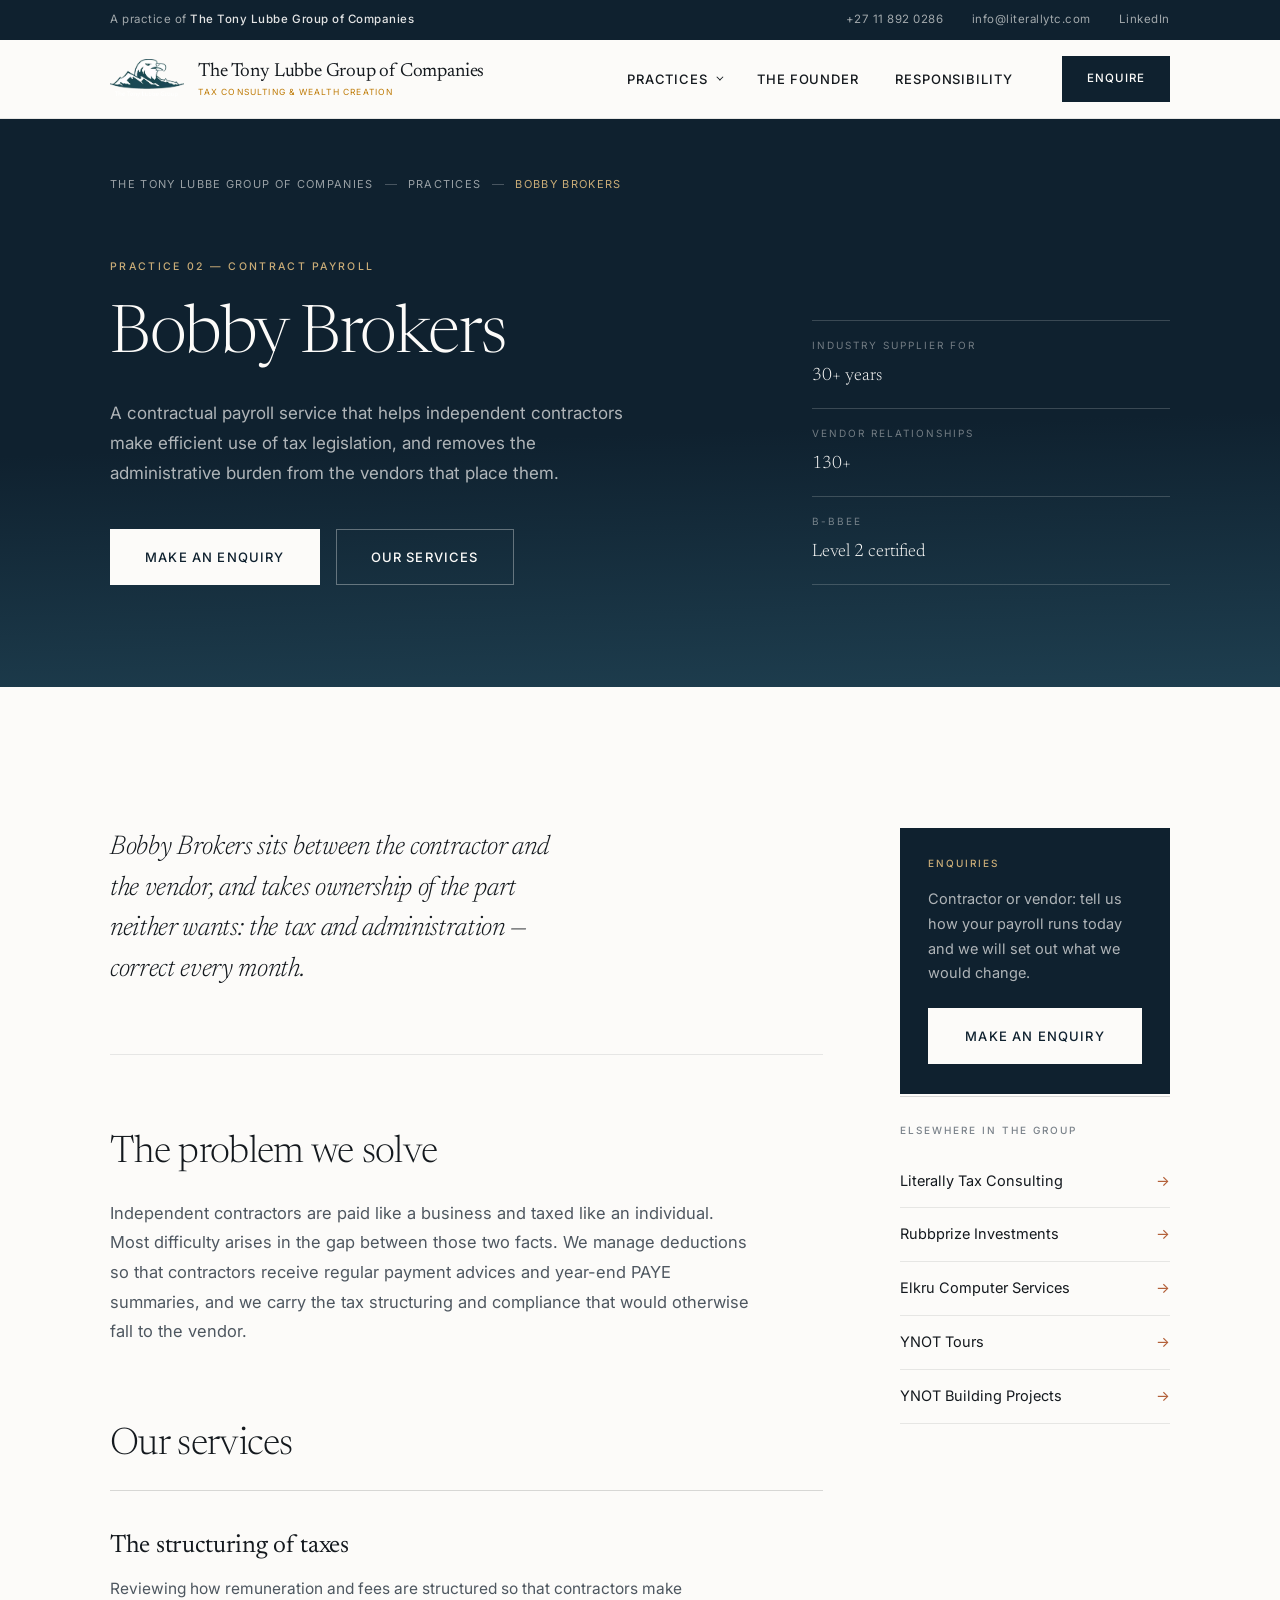
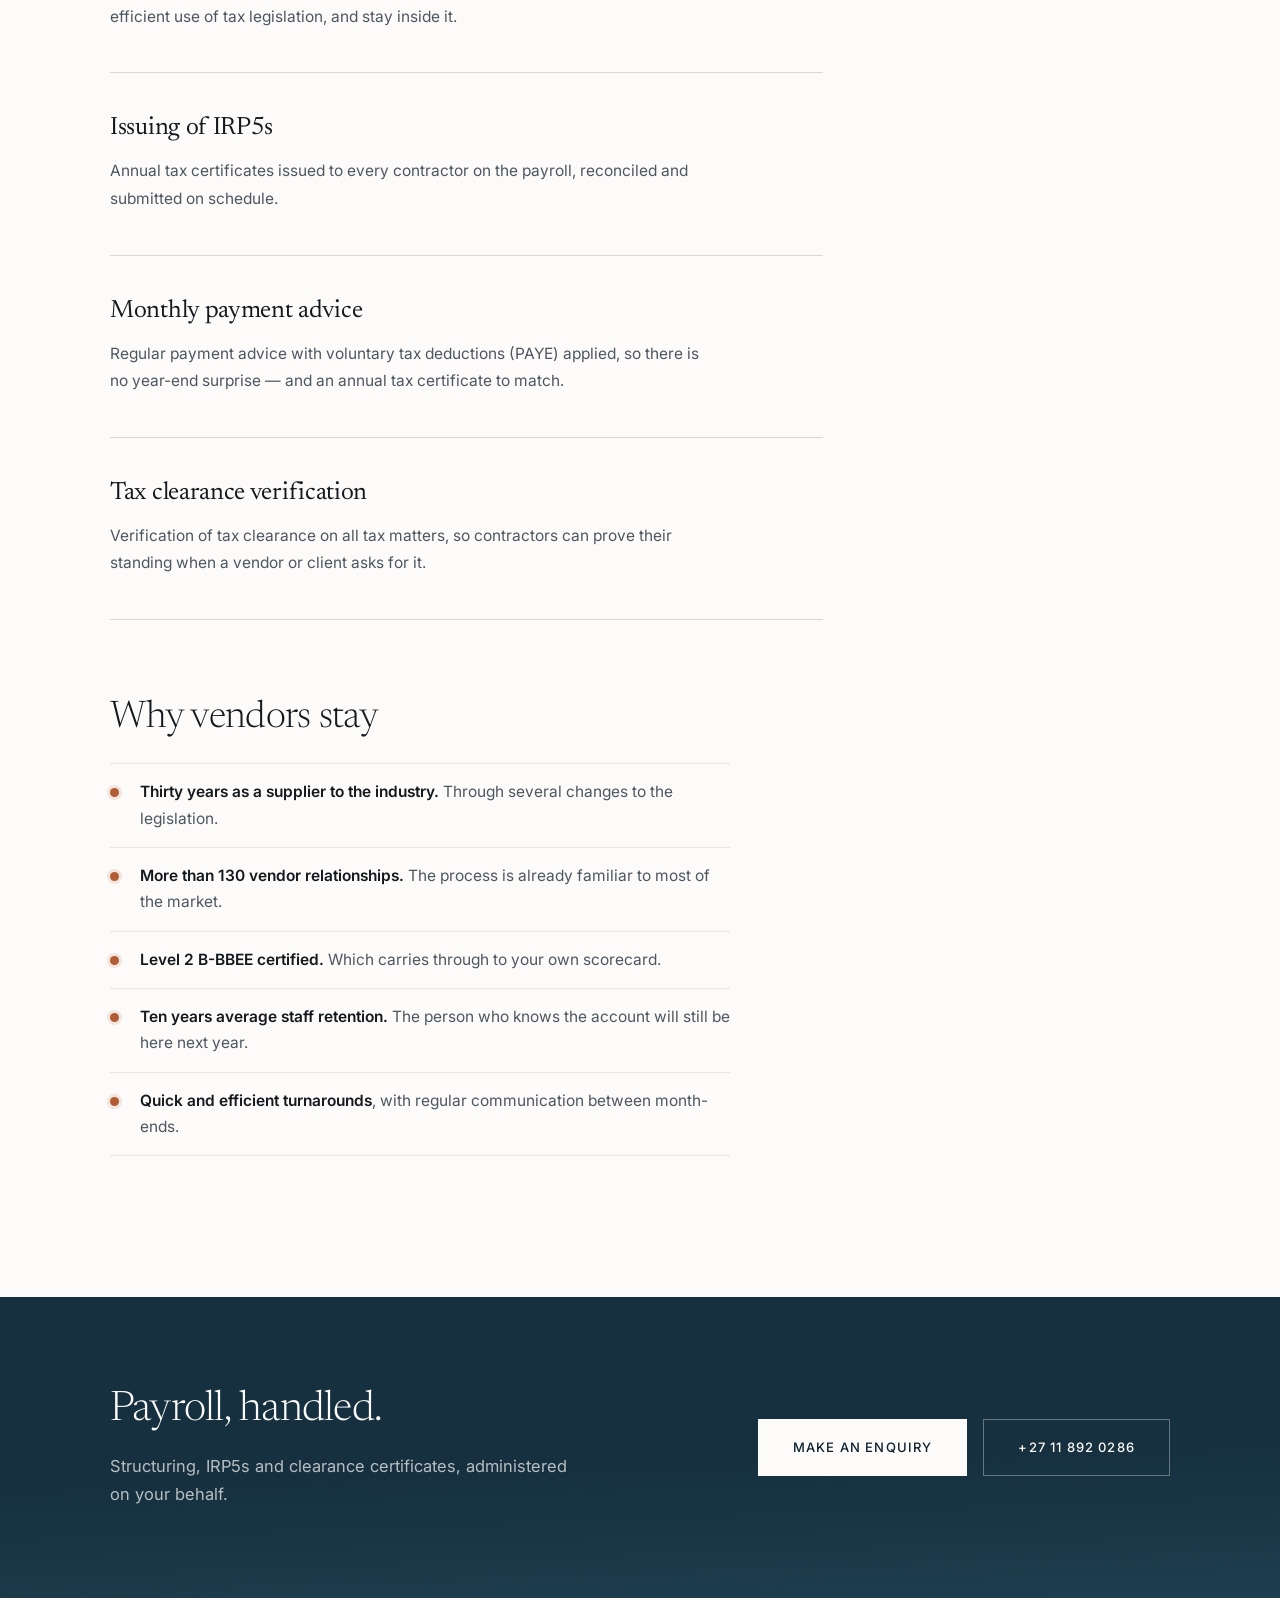
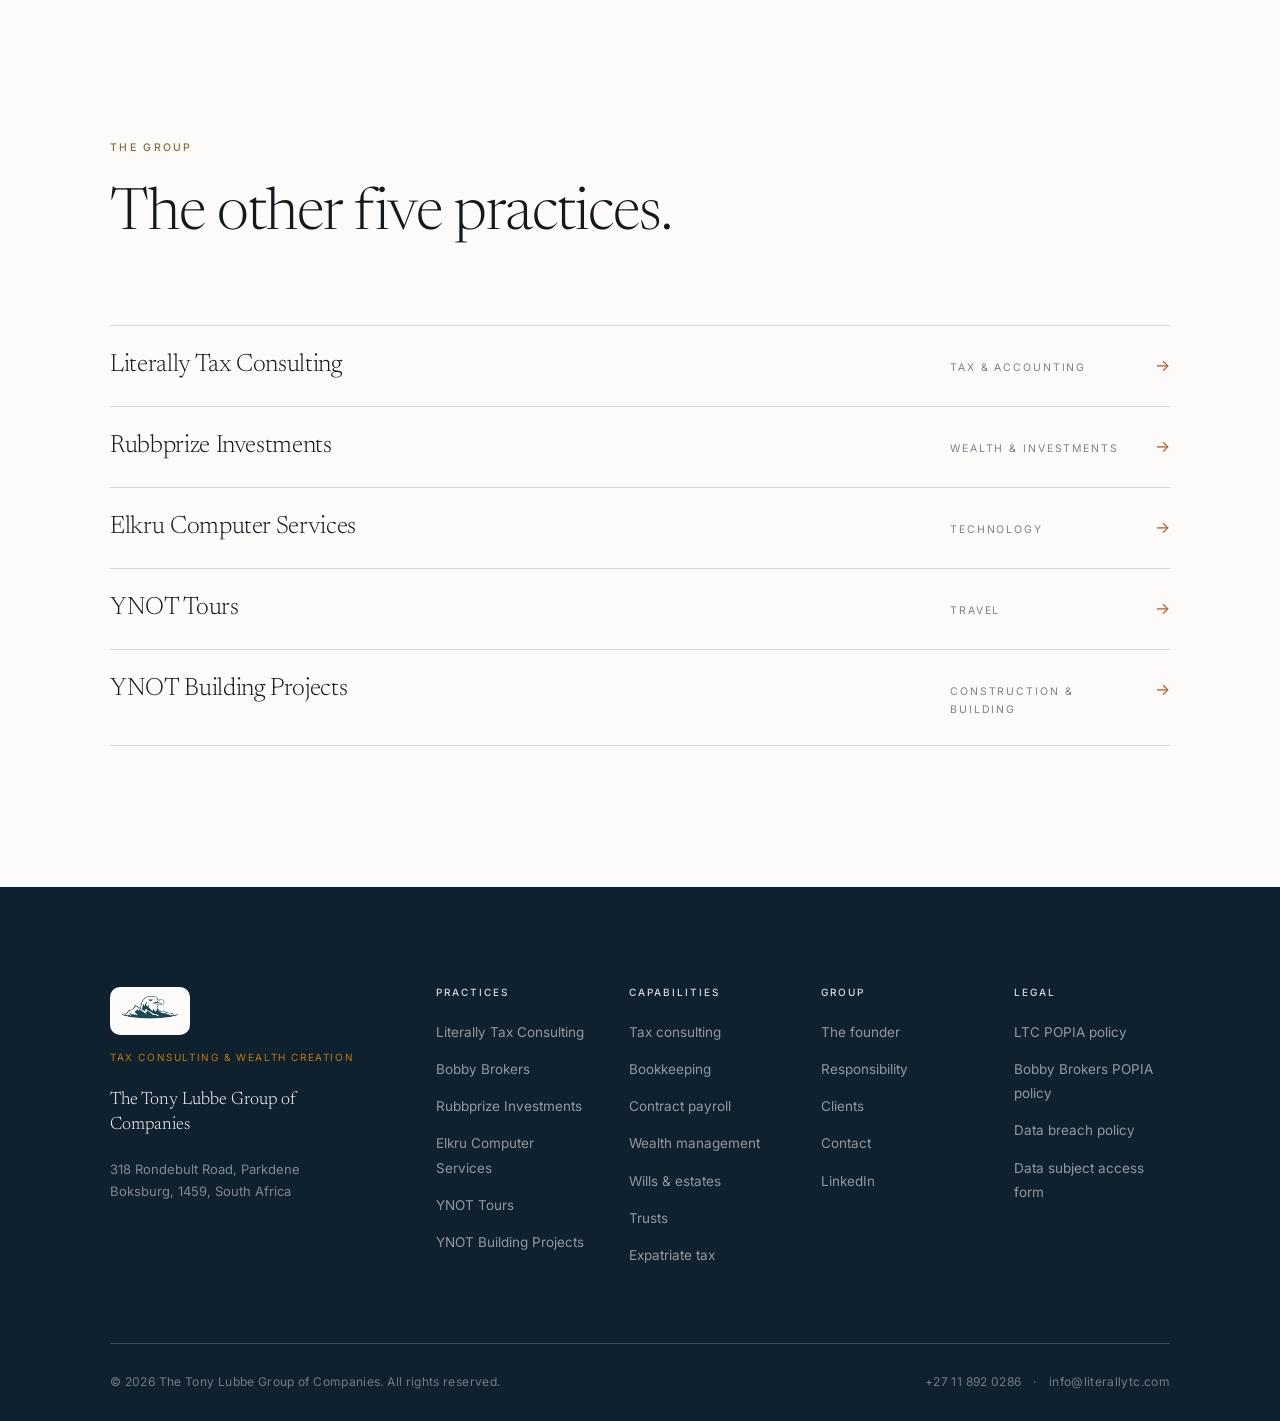
==== commit 1496db27: "Update bobby-brokers.html" ====
--- a/companies/bobby-brokers.html
+++ b/companies/bobby-brokers.html
@@ -3,8 +3,8 @@
 <head>
 <meta charset="utf-8">
 <meta name="viewport" content="width=device-width, initial-scale=1">
-<title>Bobby Brokers — Contractual payroll services | The Tony Lubbe Group</title>
-<meta name="description" content="Bobby Brokers provides contractual payroll services for independent contractors and recruitment agencies: tax structuring, IRP5s, monthly payment advice and tax clearance verification. Part of The Tony Lubbe Group.">
+<title>Bobby Brokers — Contractual payroll services | The Tony Lubbe Group of Companies</title>
+<meta name="description" content="Bobby Brokers provides contractual payroll services for independent contractors and vendors: tax structuring, IRP5s, monthly payment advice and tax clearance verification. Part of The Tony Lubbe Group of Companies.">
 <meta name="theme-color" content="#0F212F">
 <link rel="preconnect" href="https://fonts.googleapis.com">
 <link rel="preconnect" href="https://fonts.gstatic.com" crossorigin>
@@ -17,10 +17,10 @@
 
 <div class="utility">
   <div class="wrap utility__inner">
-    <p class="utility__note">A practice of <strong>The Tony Lubbe Group</strong></p>
+    <p class="utility__note">A practice of <strong>The Tony Lubbe Group of Companies</strong></p>
     <ul class="utility__links">
       <li><a href="tel:+27118920286">+27 11 892 0286</a></li>
-      <li><a href="mailto:lynette@literallytc.com">lynette@literallytc.com</a></li>
+      <li><a href="mailto:info@literallytc.com">info@literallytc.com</a></li>
       <li><a href="https://www.linkedin.com/company/literally-tax-consulting-pty-ltd" target="_blank" rel="noopener">LinkedIn</a></li>
     </ul>
   </div>
@@ -28,10 +28,10 @@
 
 <header class="header" id="header">
   <div class="wrap header__inner">
-    <a class="brand" href="../index.html" aria-label="The Tony Lubbe Group — home">
+    <a class="brand" href="../index.html" aria-label="The Tony Lubbe Group of Companies — home">
       <img class="brand__logo" src="../assets/tlg.png" alt="" width="772" height="415">
       <span class="brand__text">
-        <span class="brand__name">The Tony Lubbe Group</span>
+        <span class="brand__name">The Tony Lubbe Group of Companies</span>
         <span class="brand__slogan">Tax Consulting &amp; Wealth Creation</span>
         <!--<span class="brand__strap">Tax · Payroll · Wealth · Technology · Travel · Building</span>-->
       </span>
@@ -46,11 +46,11 @@
           <div class="megamenu" id="menu-companies" hidden>
             <div class="wrap megamenu__inner">
               <div class="megamenu__lead">
-                <p class="eyebrow">The group</p>
+                <p class="eyebrow">The Group</p>
                 <h2 class="megamenu__title">Six practices,<br>one standard.</h2>
                 <p class="megamenu__copy">Each business has its own specialists and its own mandate. Together they
                   mean a client explains their affairs once.</p>
-                <a class="arrow-link" href="../index.html#practices">View the group <span aria-hidden="true">→</span></a>
+                <a class="arrow-link" href="../index.html#practices">View the Group <span aria-hidden="true">→</span></a>
               </div>
               <ul class="megamenu__grid">
                 <li><a href="literally-tax-consulting.html"><strong>Literally Tax Consulting</strong><span>Tax, accounting, wills, trusts &amp; estates</span></a></li>
@@ -59,14 +59,13 @@
                 <li><a href="elkru-computer-services.html"><strong>Elkru Computer Services</strong><span>Technology, systems and support</span></a></li>
                 <li><a href="ynot-tours.html"><strong>YNOT Tours</strong><span>Travel and tour services</span></a></li>
                 <li><a href="ynot-building-projects.html"><strong>YNOT Building Projects</strong><span>Construction and building projects</span></a></li>
-                <li><a href="../index.html#csi"><strong>Corporate social investment</strong><span>Where the group gives back</span></a></li>
+                <li><a href="../index.html#csi"><strong>Corporate social investment</strong><span>Where the Group gives back</span></a></li>
               </ul>
             </div>
           </div>
         </li>
         <li class="nav__item"><a class="nav__link" href="../index.html#founder">The founder</a></li>
         <li class="nav__item"><a class="nav__link" href="../index.html#csi">Responsibility</a></li>
-        <li class="nav__item"><a class="nav__link" href="../index.html#contact">Contact</a></li>
       </ul>
     </nav>
 
@@ -90,7 +89,7 @@
   <div class="wrap">
     <nav aria-label="Breadcrumb">
       <ol class="crumbs">
-        <li><a href="../index.html">The Tony Lubbe Group</a></li>
+        <li><a href="../index.html">The Tony Lubbe Group of Companies</a></li>
         <li><a href="../index.html#practices">Practices</a></li>
         <li><span aria-current="page">Bobby Brokers</span></li>
       </ol>
@@ -101,7 +100,7 @@
         <p class="eyebrow eyebrow--light">Practice 02 — Contract payroll</p>
         <h1 class="subhero__title">Bobby Brokers</h1>
         <p class="subhero__lede">A contractual payroll service that helps independent contractors make efficient
-          use of tax legislation, and removes the administrative burden from the recruitment agencies that
+          use of tax legislation, and removes the administrative burden from the vendors that
           place them.</p>
         <div class="subhero__cta">
           <a class="btn btn--onDark" href="../index.html#contact">Make an enquiry</a>
@@ -111,7 +110,7 @@
 
       <dl class="subhero__meta reveal">
         <div><dt>Industry supplier for</dt><dd>30+ years</dd></div>
-        <div><dt>Agency relationships</dt><dd>130+</dd></div>
+        <div><dt>Vendor relationships</dt><dd>130+</dd></div>
         <div><dt>B-BBEE</dt><dd>Level 2 certified</dd></div>
       </dl>
     </div>
@@ -122,16 +121,16 @@
   <div class="wrap page">
 
     <div class="prose">
-      <p class="lead reveal">Bobby Brokers sits between the contractor and the agency, and takes ownership of
-        the part neither wants: the tax, correct, every month.</p>
+      <p class="lead reveal"><em>Bobby Brokers sits between the contractor and the vendor, and takes ownership of
+        the part neither wants: the tax and administration — correct every month.</em></p>
 
       <hr>
 
       <h2 class="reveal">The problem we solve</h2>
       <p class="reveal">Independent contractors are paid like a business and taxed like an individual. Most
         difficulty arises in the gap between those two facts. We manage deductions so that contractors receive
-        regular payslips and year-end PAYE summaries, and we carry the tax structuring and compliance that
-        would otherwise fall to the recruitment agency.</p>
+        regular payment advices and year-end PAYE summaries, and we carry the tax structuring and compliance that
+        would otherwise fall to the vendor.</p>
 
       <h2 id="services" class="reveal">Our services</h2>
 
@@ -161,16 +160,16 @@
           <div>
             <h3>Tax clearance verification</h3>
             <p>Verification of tax clearance on all tax matters, so contractors can prove their standing
-              when an agency or client asks for it.</p>
+              when a vendor or client asks for it.</p>
           </div>
         </li>
       </ol>
 
-      <h2 class="reveal">Why agencies stay</h2>
+      <h2 class="reveal">Why vendors stay</h2>
       <ul class="ticks reveal">
         <li><strong>Thirty years as a supplier to the industry.</strong> Through several changes to the
           legislation.</li>
-        <li><strong>More than 130 agency relationships.</strong> The process is already familiar to most of
+        <li><strong>More than 130 vendor relationships.</strong> The process is already familiar to most of
           the market.</li>
         <li><strong>Level 2 B-BBEE certified.</strong> Which carries through to your own scorecard.</li>
         <li><strong>Ten years average staff retention.</strong> The person who knows the account will still
@@ -183,11 +182,11 @@
     <aside class="aside">
       <div class="panel panel--dark reveal">
         <h3>Enquiries</h3>
-        <p>Contractor or agency: tell us how your payroll runs today and we will set out what we would change.</p>
+        <p>Contractor or vendor: tell us how your payroll runs today and we will set out what we would change.</p>
         <a class="btn btn--onDark" href="../index.html#contact">Make an enquiry</a>
       </div>
       <div class="panel reveal">
-        <h3>Elsewhere in the group</h3>
+        <h3>Elsewhere in the Group</h3>
         <ul class="panel__list">
           <li><a href="literally-tax-consulting.html">Literally Tax Consulting</a></li>
           <li><a href="rubbprize-investments.html">Rubbprize Investments</a></li>
@@ -217,7 +216,7 @@
 <section class="section">
   <div class="wrap">
     <header class="section__head reveal">
-      <p class="eyebrow">The group</p>
+      <p class="eyebrow">The Group</p>
       <h2 class="section__title">The other five practices.</h2>
     </header>
     <ul class="siblings">
@@ -268,7 +267,7 @@
       <div class="footer__brand">
         <img class="brand__logo brand__logo--lg" src="../assets/tlg.png" alt="" width="772" height="415">
         <p class="footer__slogan">Tax Consulting &amp; Wealth Creation</p>
-        <p class="footer__strap">The Tony Lubbe Group</p>
+        <p class="footer__strap">The Tony Lubbe Group of Companies</p>
         <p class="footer__addr">318 Rondebult Road, Parkdene<br>Boksburg, 1459, South Africa</p>
       </div>
       <nav class="footer__cols" aria-label="Footer">
@@ -290,7 +289,8 @@
             <li><a href="literally-tax-consulting.html#bookkeeping">Bookkeeping</a></li>
             <li><a href="bobby-brokers.html#services">Contract payroll</a></li>
             <li><a href="rubbprize-investments.html#services">Wealth management</a></li>
-            <li><a href="literally-tax-consulting.html#estates">Wills, trusts &amp; estates</a></li>
+            <li><a href="literally-tax-consulting.html#estates">Wills &amp; estates</a></li>
+            <li><a href="literally-tax-consulting.html#estates">Trusts</a></li>
             <li><a href="literally-tax-consulting.html#expat">Expatriate tax</a></li>
           </ul>
         </div>
@@ -316,11 +316,11 @@
       </nav>
     </div>
     <div class="footer__bottom">
-      <p>© <span id="year">2026</span> The Tony Lubbe Group. All rights reserved.</p>
+      <p>© <span id="year">2026</span> The Tony Lubbe Group of Companies. All rights reserved.</p>
       <p class="footer__contact">
         <a href="tel:+27118920286">+27 11 892 0286</a>
         <span aria-hidden="true">·</span>
-        <a href="mailto:lynette@literallytc.com">lynette@literallytc.com</a>
+        <a href="mailto:info@literallytc.com">info@literallytc.com</a>
       </p>
     </div>
   </div>
--- a/assets/css/styles.css
+++ b/assets/css/styles.css
@@ -23,6 +23,12 @@
   --bronze:    #A8874F;
   --bronze-dk: #8A6C3A;
   --bronze-lt: #C9AC77;
+
+  /* Second warm accent — copper. Paired with bronze for a little more life in
+     small details: stat numbers, tick marks, hover states, quote marks. */
+  --copper:    #B15C34;
+  --copper-dk: #92451F;
+  --copper-lt: #D98F65;
 
   /* Slogan gold — matched to the site-description color on literallytaxconsulting.com */
   --slogan-gold: #BE7A05;
@@ -255,20 +261,12 @@
 /* ══════════════════════════════════ HERO ══════════════════════════════════ */
 .hero{
   position:relative; isolation:isolate; overflow:hidden;
-  background:var(--navy); color:rgba(252,251,249,.72);
+  background:linear-gradient(178deg, var(--navy) 0%, var(--navy) 55%, var(--navy-700) 100%);
+  color:rgba(252,251,249,.72);
   padding:clamp(84px,11vw,150px) 0 clamp(84px,11vw,140px);
 }
 .hero__bg{ position:absolute; inset:0; z-index:-1; }
-.hero__stripes{
-  position:absolute; inset:-20% -10%;
-  background:repeating-linear-gradient(112deg, rgba(252,251,249,.05) 0 1px, transparent 1px 46px);
-  mask-image:linear-gradient(100deg, transparent 22%, #000 70%);
-  -webkit-mask-image:linear-gradient(100deg, transparent 22%, #000 70%);
-}
-.hero__glow{
-  position:absolute; top:-25%; right:-16%; width:64vw; height:64vw; max-width:860px; max-height:860px;
-  background:radial-gradient(circle at 50% 50%, rgba(168,135,79,.20), rgba(168,135,79,0) 64%);
-}
+.hero__stripes,.hero__glow{ display:none; }
 .hero__inner{
   display:grid; grid-template-columns:minmax(0,1.35fr) minmax(0,.85fr);
   gap:clamp(48px,7vw,104px); align-items:start;
@@ -310,7 +308,9 @@
   font-family:var(--serif); font-size:clamp(40px,4.6vw,58px); font-weight:300;
   letter-spacing:-.022em; line-height:1; color:var(--navy); font-variant-numeric:lining-nums;
 }
-.figure__rule{ width:26px; height:1px; background:var(--bronze); margin:18px 0 16px; }
+.figure__rule{ width:26px; height:2px; background:var(--bronze); margin:18px 0 16px; }
+.figures__grid > div:nth-child(2n) .figure__num{ color:var(--copper-dk); }
+.figures__grid > div:nth-child(2n) .figure__rule{ background:var(--copper); }
 .figure__label{ font-size:13px; line-height:1.6; color:var(--muted); max-width:21ch; }
 @media (max-width:820px){ .figures__grid{ grid-template-columns:repeat(2,minmax(0,1fr)); } }
 @media (max-width:440px){ .figures__grid{ grid-template-columns:1fr; } }
@@ -341,7 +341,7 @@
   display:inline-block; margin:0 0 26px; font-size:12px; letter-spacing:.04em; color:var(--muted);
   border-bottom:1px solid var(--line); transition:color .25s var(--ease), border-color .25s var(--ease);
 }
-.index__site:hover{ color:var(--bronze-dk); border-color:var(--bronze); }
+.index__site:hover{ color:var(--copper-dk); border-color:var(--copper); }
 @media (max-width:900px){
   .index__link{ grid-template-columns:minmax(0,1fr) 26px; gap:20px; }
   .index__cat{ grid-column:1; margin-top:16px; }
@@ -354,7 +354,12 @@
 }
 .founder__role{ font-size:11px; letter-spacing:.2em; text-transform:uppercase; color:var(--bronze-dk); margin-top:18px; }
 .founder__copy{ margin-top:28px; font-size:16.5px; line-height:1.8; max-width:54ch; }
-.founder__quote{ margin:0; }
+.founder__quote{ margin:0; position:relative; }
+.founder__quote::before{
+  content:'“'; position:absolute; top:-.28em; left:-.04em;
+  font-family:var(--serif); font-size:clamp(70px,9vw,120px); font-weight:400; font-style:normal;
+  line-height:1; color:var(--copper); opacity:.28; z-index:-1;
+}
 .founder__quote p{
   font-family:var(--serif); font-size:clamp(23px,3.1vw,34px); font-weight:300; font-style:italic;
   line-height:1.4; color:var(--ink); letter-spacing:-.012em;
@@ -382,9 +387,14 @@
 
 /* ══════════════════════════════════ QUOTES ══════════════════════════════════ */
 .quotes{ display:grid; grid-template-columns:repeat(2,minmax(0,1fr)); gap:1px; background:var(--line-soft); border:1px solid var(--line-soft); }
-.quote{ margin:0; background:var(--paper); padding:clamp(34px,4vw,52px); display:flex; flex-direction:column; }
+.quote{ margin:0; background:var(--paper); padding:clamp(34px,4vw,52px); display:flex; flex-direction:column; position:relative; overflow:hidden; }
+.quote::before{
+  content:'“'; position:absolute; top:-.12em; left:clamp(20px,3vw,34px);
+  font-family:var(--serif); font-size:clamp(64px,7vw,92px); font-weight:400;
+  line-height:1; color:var(--copper); opacity:.16;
+}
 .quote__text{
-  font-family:var(--serif); font-size:clamp(18px,1.95vw,22px); font-weight:300;
+  position:relative; font-family:var(--serif); font-size:clamp(18px,1.95vw,22px); font-weight:300;
   line-height:1.55; color:var(--ink); letter-spacing:-.008em;
 }
 .quote__by{
@@ -439,12 +449,9 @@
 }
 
 /* ══════════════════════════════════ CSI ══════════════════════════════════ */
-.csi{ background:var(--navy); color:rgba(252,251,249,.7); position:relative; overflow:hidden; }
-.csi::before{
-  content:''; position:absolute; inset:0;
-  background:repeating-linear-gradient(112deg, rgba(252,251,249,.05) 0 1px, transparent 1px 44px);
-  mask-image:radial-gradient(circle at 80% 45%, #000, transparent 72%);
-  -webkit-mask-image:radial-gradient(circle at 80% 45%, #000, transparent 72%);
+.csi{
+  background:linear-gradient(178deg, var(--navy) 0%, var(--navy) 55%, var(--navy-700) 100%);
+  color:rgba(252,251,249,.7); position:relative; overflow:hidden;
 }
 .csi__inner{
   position:relative; padding-block:clamp(84px,10vw,140px);
@@ -538,11 +545,11 @@
    ========================================================================== */
 .subhero{
   position:relative; isolation:isolate; overflow:hidden;
-  background:var(--navy); color:rgba(252,251,249,.72);
+  background:linear-gradient(178deg, var(--navy) 0%, var(--navy) 55%, var(--navy-700) 100%);
+  color:rgba(252,251,249,.72);
   padding:clamp(36px,4.5vw,56px) 0 clamp(68px,8vw,104px);
 }
 .subhero__bg{ position:absolute; inset:0; z-index:-1; }
-.subhero__bg .hero__stripes{ position:absolute; inset:-20% -10%; }
 
 .crumbs{ display:flex; flex-wrap:wrap; align-items:center; gap:11px; font-size:11px; letter-spacing:.12em; text-transform:uppercase; margin-bottom:clamp(40px,5vw,64px); }
 .crumbs li{ display:flex; align-items:center; gap:11px; color:rgba(252,251,249,.42); }
@@ -575,8 +582,15 @@
 .prose hr{ border:0; border-top:1px solid var(--line-soft); margin-block:clamp(44px,5vw,64px); }
 
 .ticks{ display:flex; flex-direction:column; max-width:62ch; }
-.ticks li{ font-size:15.5px; line-height:1.7; padding:15px 0; border-bottom:1px solid var(--line-soft); }
+.ticks li{
+  position:relative; font-size:15.5px; line-height:1.7; padding:15px 0 15px 30px;
+  border-bottom:1px solid var(--line-soft);
+}
 .ticks li:first-child{ border-top:1px solid var(--line-soft); }
+.ticks li::before{
+  content:''; position:absolute; left:0; top:24px; width:9px; height:9px;
+  border-radius:50%; background:var(--copper); box-shadow:0 0 0 3px rgba(177,92,52,.14);
+}
 .ticks strong{ color:var(--ink); font-weight:600; }
 
 .offer{ border-top:1px solid var(--line); }
@@ -596,16 +610,13 @@
 .panel__list{ display:flex; flex-direction:column; }
 .panel__list li{ border-bottom:1px solid var(--line-soft); }
 .panel__list a{ display:flex; justify-content:space-between; align-items:center; gap:12px; padding:14px 0; font-size:14.5px; color:var(--ink); transition:color .25s var(--ease), padding-left .3s var(--ease); }
-.panel__list a::after{ content:'→'; color:var(--bronze); transition:transform .3s var(--ease); }
-.panel__list a:hover{ color:var(--bronze-dk); padding-left:6px; }
+.panel__list a::after{ content:'→'; color:var(--copper); transition:transform .3s var(--ease), color .25s var(--ease); }
+.panel__list a:hover{ color:var(--copper-dk); padding-left:6px; }
 .panel__list a:hover::after{ transform:translateX(4px); }
 
-.ctaband{ background:var(--navy-800); color:rgba(252,251,249,.7); position:relative; overflow:hidden; }
-.ctaband::before{
-  content:''; position:absolute; inset:0;
-  background:repeating-linear-gradient(112deg, rgba(252,251,249,.05) 0 1px, transparent 1px 44px);
-  mask-image:linear-gradient(75deg,#000,transparent 62%);
-  -webkit-mask-image:linear-gradient(75deg,#000,transparent 62%);
+.ctaband{
+  background:linear-gradient(178deg, var(--navy-800) 0%, var(--navy-800) 55%, var(--navy-700) 100%);
+  color:rgba(252,251,249,.7); position:relative; overflow:hidden;
 }
 .ctaband__inner{ position:relative; padding-block:clamp(60px,7vw,96px); display:grid; grid-template-columns:minmax(0,1fr) auto; gap:32px 56px; align-items:center; }
 .ctaband__title{ color:var(--paper); font-size:clamp(26px,3.6vw,42px); font-weight:300; letter-spacing:-.018em; }
@@ -618,9 +629,9 @@
 .sibling a{ display:grid; grid-template-columns:minmax(0,1fr) 170px 26px; gap:24px; align-items:baseline; padding:26px 0; transition:padding-left .4s var(--ease); }
 .sibling a:hover{ padding-left:12px; }
 .sibling h3{ font-size:clamp(19px,2.2vw,25px); font-weight:300; letter-spacing:-.014em; transition:color .3s var(--ease); }
-.sibling a:hover h3{ color:var(--bronze-dk); }
+.sibling a:hover h3{ color:var(--copper-dk); }
 .sibling__tag{ font-size:10.5px; letter-spacing:.18em; text-transform:uppercase; color:var(--muted); }
-.sibling__arrow{ justify-self:end; color:var(--bronze); transition:transform .4s var(--ease); }
+.sibling__arrow{ justify-self:end; color:var(--copper); transition:transform .4s var(--ease), color .3s var(--ease); }
 .sibling a:hover .sibling__arrow{ transform:translateX(5px); }
 @media (max-width:700px){
   .sibling a{ grid-template-columns:minmax(0,1fr) 22px; }
